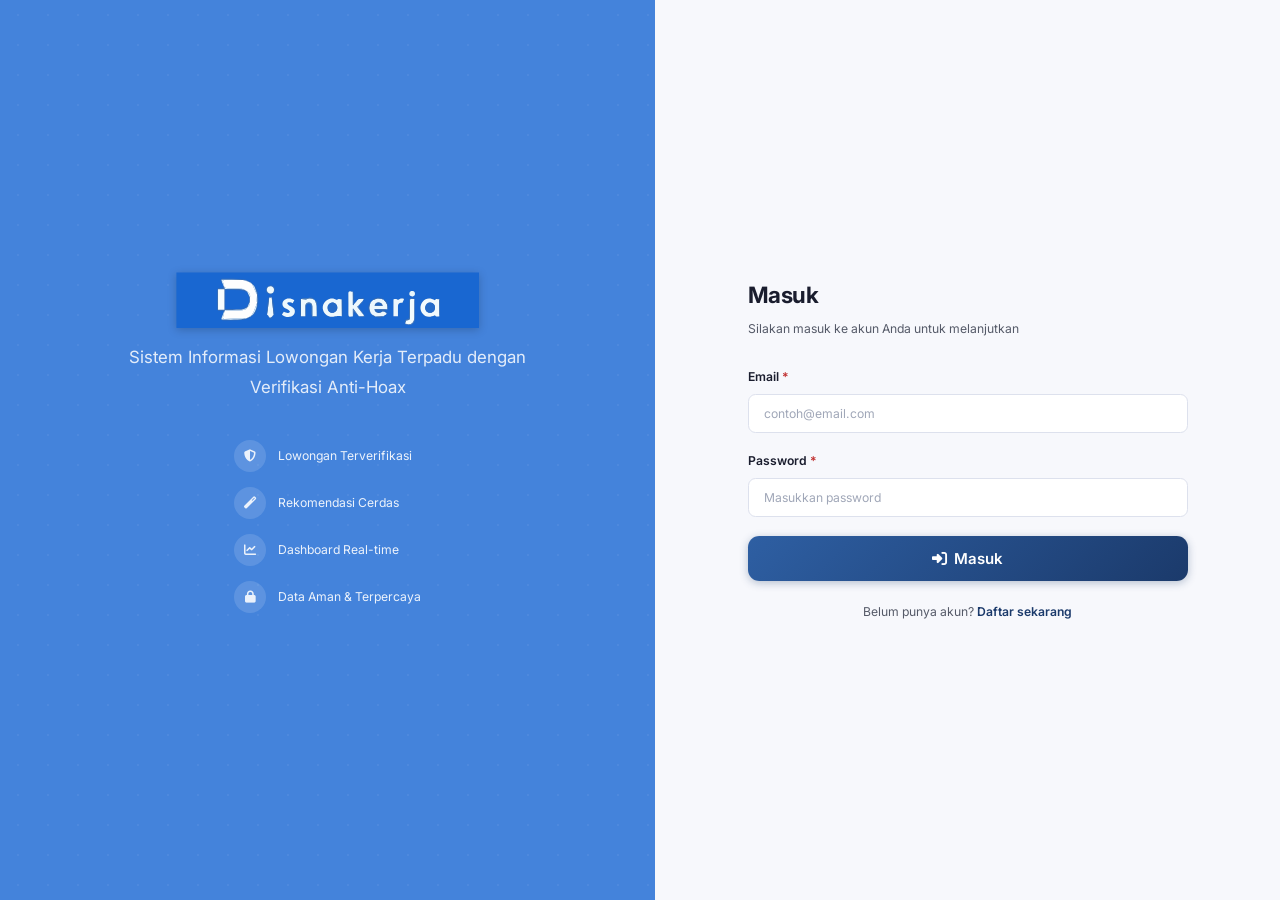
==== pages/profile.html @ 6c681d7f "first commit" ====
<!DOCTYPE html>
<html lang="id">
<head>
  <meta charset="UTF-8">
  <meta name="viewport" content="width=device-width, initial-scale=1.0">
  <link rel="icon" type="image/svg+xml" href="/assets/favicon.svg">
  <title>Profil - Disnaker</title>
  <link rel="stylesheet" href="/css/variables.css">
  <link rel="stylesheet" href="/css/main.css">
  <link rel="stylesheet" href="/css/components.css">
  <link rel="stylesheet" href="/css/pages.css">
  <link rel="stylesheet" href="https://cdnjs.cloudflare.com/ajax/libs/font-awesome/6.5.0/css/all.min.css">
</head>
<body>
  <div id="app"></div>
  <script src="/js/utils.js"></script>
  <script src="/data/seed.js"></script>
  <script src="/js/database.js"></script>
  <script src="/js/auth.js"></script>
  <script src="/js/settings.js"></script>
  <script src="/js/components.js"></script>
  <script src="/js/verification.js"></script>
  <script src="/js/search.js"></script>
  <script src="/js/app.js"></script>
  <script>
    document.addEventListener('DOMContentLoaded', () => {
      if (!Auth.requireAuth()) return;
      const user = Auth.getCurrentUser();
      let selectedSkills = [...(user.skills || [])];

      function render() {
        const initials = Utils.getInitials(user.name);
        const isUser = user.role === 'user';
        const isCompany = user.role === 'company';

        const profileFields = isUser ? `
          <div class="form-row">
            <div class="form-group">
              <label class="form-label">Pendidikan Terakhir</label>
              <select class="form-control" id="prof-education">
                <option value="">Pilih</option>
                ${Utils.educationLevels.map(e => `<option value="${e}" ${user.education === e ? 'selected' : ''}>${e}</option>`).join('')}
              </select>
            </div>
            <div class="form-group">
              <label class="form-label">Pengalaman (tahun)</label>
              <input type="number" id="prof-experience" class="form-control" value="${user.experience || 0}" min="0">
            </div>
          </div>
          <div class="form-group">
            <label class="form-label">Preferensi Gaji (Rp/bulan)</label>
            <input type="number" id="prof-salary" class="form-control" value="${user.salaryPreference || ''}" min="0" step="500000">
          </div>
          <div class="form-group">
            <label class="form-label">Keahlian</label>
            <div id="skills-container" style="display:flex;flex-wrap:wrap;gap:var(--space-2);margin-bottom:var(--space-2);"></div>
            <select class="form-control" id="prof-skills-select" onchange="addSkill(this.value)">
              <option value="">+ Tambah keahlian</option>
              ${Utils.skills.map(s => `<option value="${s}">${s}</option>`).join('')}
            </select>
          </div>
        ` : '';

        const companyFields = isCompany ? `
          <div class="form-group">
            <label class="form-label">Nama Perusahaan</label>
            <input type="text" id="prof-company-name" class="form-control" value="${Utils.escapeHtml(user.companyName || '')}">
          </div>
          <div class="form-row">
            <div class="form-group">
              <label class="form-label">Industri</label>
              <select class="form-control" id="prof-company-industry">
                ${Utils.categories.map(c => `<option value="${c}" ${user.companyIndustry === c ? 'selected' : ''}>${c}</option>`).join('')}
              </select>
            </div>
            <div class="form-group">
              <label class="form-label">Alamat</label>
              <input type="text" id="prof-company-address" class="form-control" value="${Utils.escapeHtml(user.companyAddress || '')}">
            </div>
          </div>
          <div class="form-group">
            <label class="form-label">Deskripsi Perusahaan</label>
            <textarea class="form-control" id="prof-company-desc" rows="3">${Utils.escapeHtml(user.companyDescription || '')}</textarea>
          </div>
        ` : '';

        const content = `
          <div class="profile-header">
            <div class="profile-avatar">${initials}</div>
            <div class="profile-info">
              <h2>${Utils.escapeHtml(user.name)}</h2>
              <p><i class="fas fa-envelope" style="margin-right:var(--space-2);"></i>${Utils.escapeHtml(user.email)}</p>
              <p style="margin-top:var(--space-1);"><span class="badge badge-primary" style="background:rgba(255,255,255,0.2);color:white;">${user.role === 'user' ? 'Pencari Kerja' : user.role === 'company' ? 'Perusahaan' : 'Admin'}</span></p>
            </div>
          </div>
          <div class="card">
            <div class="card-header"><h3><i class="fas fa-edit" style="margin-right:var(--space-2);color:var(--primary-500);"></i>Edit Profil</h3></div>
            <div class="card-body" style="max-width:700px;">
              <form onsubmit="saveProfile(event)">
                <div class="form-row">
                  <div class="form-group">
                    <label class="form-label">Nama Lengkap</label>
                    <input type="text" id="prof-name" class="form-control" value="${Utils.escapeHtml(user.name)}">
                  </div>
                  <div class="form-group">
                    <label class="form-label">No. Telepon</label>
                    <input type="tel" id="prof-phone" class="form-control" value="${Utils.escapeHtml(user.phone || '')}">
                  </div>
                </div>
                ${profileFields}
                ${companyFields}
                <button type="submit" class="btn btn-primary btn-lg mt-6"><i class="fas fa-save"></i> Simpan Perubahan</button>
              </form>
            </div>
          </div>
        `;

        Components.renderLayout('profile', 'Profil', content);
        renderSkills();
      }

      window.addSkill = function(skill) {
        if (!skill || selectedSkills.includes(skill)) return;
        selectedSkills.push(skill);
        renderSkills();
        const sel = document.getElementById('prof-skills-select');
        if (sel) sel.value = '';
      };
      window.removeSkill = function(skill) {
        selectedSkills = selectedSkills.filter(s => s !== skill);
        renderSkills();
      };
      function renderSkills() {
        const container = document.getElementById('skills-container');
        if (container) {
          container.innerHTML = selectedSkills.map(s =>
            `<span class="tag" style="cursor:pointer;" onclick="removeSkill('${s}')">${s} <i class="fas fa-times" style="margin-left:4px;font-size:0.6rem;"></i></span>`
          ).join('');
        }
      }
      window.saveProfile = function(e) {
        e.preventDefault();
        const data = { name: document.getElementById('prof-name').value.trim(), phone: document.getElementById('prof-phone')?.value.trim() || '' };
        if (user.role === 'user') {
          data.education = document.getElementById('prof-education')?.value || '';
          data.experience = parseInt(document.getElementById('prof-experience')?.value) || 0;
          data.salaryPreference = parseInt(document.getElementById('prof-salary')?.value) || 0;
          data.skills = selectedSkills;
        }
        if (user.role === 'company') {
          data.companyName = document.getElementById('prof-company-name')?.value.trim() || '';
          data.companyIndustry = document.getElementById('prof-company-industry')?.value || '';
          data.companyAddress = document.getElementById('prof-company-address')?.value.trim() || '';
          data.companyDescription = document.getElementById('prof-company-desc')?.value.trim() || '';
        }
        DB.updateUser(user.id, data);
        Components.showAlert('success', 'Berhasil', 'Profil berhasil diperbarui.');
      };
      render();
    });
  </script>
</body>
</html>
---- css/variables.css ----
/* ============================================
   DISNAKER WEB - Design Tokens
   Theme: "Civic Digital"
   Institutional authority + modern digital clarity
   ============================================ */

@import url('https://fonts.googleapis.com/css2?family=Inter:wght@300;400;500;600;700;800&display=swap');

:root {
  /* ── Primary Palette (Deep Institutional Navy) ── */
  --primary-50:  #E8EDF5;
  --primary-100: #C5D1E8;
  --primary-200: #9FB3D8;
  --primary-300: #7895C8;
  --primary-400: #5A7EBC;
  --primary-500: #2E5FA3;
  --primary-600: #1B3A6B;
  --primary-700: #162F57;
  --primary-800: #112443;
  --primary-900: #0B1930;

  /* ── Accent / Civic Orange ── */
  --accent-50:  #FFF0E6;
  --accent-100: #FFD9B8;
  --accent-200: #FFC08A;
  --accent-300: #FFA75C;
  --accent-400: #FF9338;
  --accent-500: #E8640A;
  --accent-600: #C85508;
  --accent-700: #A84707;
  --accent-800: #883905;
  --accent-900: #682B04;

  /* ── Neutral / Gray ── */
  --gray-50:  #F7F8FC;
  --gray-100: #ECEEF5;
  --gray-200: #DDE1ED;
  --gray-300: #C8CDD9;
  --gray-400: #A0A7B8;
  --gray-500: #6B7080;
  --gray-600: #555A68;
  --gray-700: #3E4350;
  --gray-800: #282C38;
  --gray-900: #1A1D2E;

  /* ── Semantic Colors ── */
  --success-light: #E0F5EA;
  --success:       #2D7A4F;
  --success-dark:  #1F5C3A;

  --warning-light: #FFF3D0;
  --warning:       #D4930A;
  --warning-dark:  #A57308;

  --danger-light:  #FCE4E4;
  --danger:        #C03030;
  --danger-dark:   #8B2020;

  --info-light:    #E0F0FF;
  --info:          #2B7AC7;
  --info-dark:     #1A5A9E;

  /* ── Background ── */
  --bg-body:       #F7F8FC;
  --bg-sidebar:    #101527;
  --bg-sidebar-hover: #1A2040;
  --bg-card:       #FFFFFF;
  --bg-input:      #F7F8FC;
  --bg-overlay:    rgba(11, 25, 48, 0.6);

  /* ── Text ── */
  --text-primary:   #1A1D2E;
  --text-secondary: #555A68;
  --text-muted:     #A0A7B8;
  --text-inverse:   #FFFFFF;
  --text-link:      var(--primary-600);

  /* ── Typography ── */
  --font-heading: 'Inter', -apple-system, BlinkMacSystemFont, 'Segoe UI', sans-serif;
  --font-family: 'Inter', -apple-system, BlinkMacSystemFont, 'Segoe UI', sans-serif;
  --font-size-xs:   0.75rem;
  --font-size-sm:   0.8125rem;
  --font-size-base: 0.9375rem;
  --font-size-md:   1rem;
  --font-size-lg:   1.125rem;
  --font-size-xl:   1.25rem;
  --font-size-2xl:  1.5rem;
  --font-size-3xl:  1.875rem;
  --font-size-4xl:  2.25rem;

  --font-weight-light:    300;
  --font-weight-regular:  400;
  --font-weight-medium:   500;
  --font-weight-semibold: 600;
  --font-weight-bold:     700;
  --font-weight-extrabold:700;

  --line-height-tight:  1.25;
  --line-height-normal: 1.5;
  --line-height-relaxed:1.75;

  /* ── Spacing ── */
  --space-1:  0.25rem;
  --space-2:  0.5rem;
  --space-3:  0.75rem;
  --space-4:  1rem;
  --space-5:  1.25rem;
  --space-6:  1.5rem;
  --space-8:  2rem;
  --space-10: 2.5rem;
  --space-12: 3rem;
  --space-16: 4rem;

  /* ── Borders ── */
  --radius-sm:   0.375rem;
  --radius-md:   0.5rem;
  --radius-lg:   0.75rem;
  --radius-xl:   1rem;
  --radius-2xl:  1.5rem;
  --radius-full: 9999px;

  --border-color: #DDE1ED;

  /* ── Shadows ── */
  --shadow-xs:  0 1px 2px rgba(27,58,107,0.04);
  --shadow-sm:  0 1px 3px rgba(27,58,107,0.07), 0 1px 2px rgba(27,58,107,0.05);
  --shadow-md:  0 4px 6px rgba(27,58,107,0.06), 0 2px 4px rgba(27,58,107,0.05);
  --shadow-lg:  0 10px 20px rgba(27,58,107,0.08), 0 4px 6px rgba(27,58,107,0.04);
  --shadow-xl:  0 20px 30px rgba(27,58,107,0.10), 0 10px 10px rgba(27,58,107,0.04);
  --shadow-glow:0 0 24px rgba(27,58,107,0.18);
  --shadow-accent: 0 4px 14px rgba(232,100,10,0.25);

  /* ── Transitions ── */
  --transition-fast:   150ms ease;
  --transition-normal: 250ms ease;
  --transition-slow:   400ms cubic-bezier(0.4, 0, 0.2, 1);

  /* ── Layout ── */
  --sidebar-width:     260px;
  --sidebar-collapsed: 72px;
  --navbar-height:     64px;
  --content-max-width: 1400px;
}

/* ── Dark Mode ── */
[data-theme="dark"] {
  --bg-body:       #0C0F1A;
  --bg-sidebar:    #080B14;
  --bg-sidebar-hover: #141830;
  --bg-card:       #141828;
  --bg-input:      #1A1F34;
  --bg-overlay:    rgba(0, 0, 0, 0.7);

  --text-primary:   #E0E4EE;
  --text-secondary: #8B90A0;
  --text-muted:     #5A5F70;
  --text-inverse:   #FFFFFF;
  --text-link:      var(--primary-400);

  --gray-50:  #1A1F34;
  --gray-100: #202540;
  --gray-200: #2A3050;
  --gray-300: #3A4060;
  --gray-400: #5A6080;
  --gray-500: #7A80A0;
  --gray-600: #9A9FB8;
  --gray-700: #B8BDD0;
  --gray-800: #D4D7E8;
  --gray-900: #E8EAED;

  --border-color: #252A40;
  --shadow-xs:  0 1px 2px rgba(0,0,0,0.3);
  --shadow-sm:  0 1px 3px rgba(0,0,0,0.4), 0 1px 2px rgba(0,0,0,0.3);
  --shadow-md:  0 4px 6px rgba(0,0,0,0.35), 0 2px 4px rgba(0,0,0,0.3);
  --shadow-lg:  0 10px 15px rgba(0,0,0,0.4), 0 4px 6px rgba(0,0,0,0.3);
  --shadow-xl:  0 20px 25px rgba(0,0,0,0.45), 0 10px 10px rgba(0,0,0,0.3);

  --primary-50:  #141C30;
  --primary-100: #1A2544;
  --primary-200: #223460;
  --success-light: #142820;
  --warning-light: #2A2418;
  --danger-light:  #2A1818;
  --info-light:    #142030;
  --accent-50: #2A1E14;
}
---- css/main.css ----
/* ============================================
   DISNAKER WEB - Main Stylesheet
   Theme: Civic Digital
   ============================================ */
@import url('./variables.css');

/* ── Reset & Base ── */
*, *::before, *::after { margin: 0; padding: 0; box-sizing: border-box; }
html { scroll-behavior: smooth; -webkit-font-smoothing: antialiased; -moz-osx-font-smoothing: grayscale; }
body {
  font-family: var(--font-family);
  font-size: var(--font-size-base);
  font-weight: var(--font-weight-regular);
  line-height: var(--line-height-normal);
  color: var(--text-primary);
  background: var(--bg-body);
  min-height: 100vh;
  overflow-x: hidden;
}
h1, h2, h3, h4, h5, h6 {
  font-family: var(--font-heading);
  letter-spacing: -0.02em;
  font-weight: var(--font-weight-bold);
}
a { color: var(--text-link); text-decoration: none; transition: color var(--transition-fast); }
a:hover { color: var(--primary-800); }
img { max-width: 100%; display: block; }
button, input, select, textarea { font-family: inherit; font-size: inherit; }
ul, ol { list-style: none; }

/* ── Layout Shell ── */
.app-layout { display: flex; min-height: 100vh; overflow-x: hidden; }

/* ── Sidebar ── */
.sidebar {
  width: var(--sidebar-width); background: var(--bg-sidebar); color: var(--text-inverse);
  display: flex; flex-direction: column; position: fixed;
  top: 0; left: 0; bottom: 0; z-index: 100;
  transition: transform var(--transition-normal); overflow-y: auto;
}
.sidebar-brand {
  padding: var(--space-5) var(--space-5) var(--space-4);
  display: flex; align-items: center; justify-content: center;
  border-bottom: 1px solid rgba(255,255,255,0.06); margin-bottom: var(--space-2);
}
.sidebar-brand .brand-logo-link {
  display: flex; align-items: center; text-decoration: none;
  transition: opacity var(--transition-fast);
}
.sidebar-brand .brand-logo-link:hover { opacity: 0.85; }
.sidebar-brand .brand-logo-img {
  height: 40px; width: auto; max-width: 100%;
  filter: drop-shadow(0 1px 2px rgba(0,0,0,0.3));
}
.sidebar-nav { flex: 1; padding: var(--space-2) var(--space-3); }
.sidebar-section { margin-bottom: var(--space-4); }
.sidebar-section-title {
  font-size: var(--font-size-xs); font-weight: var(--font-weight-semibold);
  text-transform: uppercase; letter-spacing: 0.1em; color: rgba(255,255,255,0.3);
  padding: var(--space-2) var(--space-3); margin-bottom: var(--space-1);
  font-family: var(--font-family);
}
.sidebar-link {
  display: flex; align-items: center; gap: var(--space-3);
  padding: var(--space-3); border-radius: var(--radius-md);
  color: rgba(255,255,255,0.55); font-size: var(--font-size-sm);
  font-weight: var(--font-weight-medium); transition: all var(--transition-fast);
  cursor: pointer; text-decoration: none; position: relative;
}
.sidebar-link:hover { background: var(--bg-sidebar-hover); color: var(--text-inverse); }
.sidebar-link.active {
  background: linear-gradient(135deg, var(--primary-500), var(--primary-600));
  color: var(--text-inverse); box-shadow: 0 2px 10px rgba(27,58,107,0.4);
}
.sidebar-link i { width: 20px; text-align: center; font-size: var(--font-size-md); }
.sidebar-link .badge {
  margin-left: auto; background: var(--accent-500); color: white;
  font-size: var(--font-size-xs); padding: 2px 8px;
  border-radius: var(--radius-full); font-weight: var(--font-weight-semibold);
}
.sidebar-footer { padding: var(--space-4); border-top: 1px solid rgba(255,255,255,0.06); }
.sidebar-user { display: flex; align-items: center; gap: var(--space-3); padding: var(--space-3); border-radius: var(--radius-md); transition: background var(--transition-fast); }
.sidebar-user:hover { background: var(--bg-sidebar-hover); }
.sidebar-user .user-avatar {
  width: 36px; height: 36px; border-radius: var(--radius-full);
  background: linear-gradient(135deg, var(--accent-500), var(--primary-500));
  display: flex; align-items: center; justify-content: center;
  font-weight: var(--font-weight-bold); font-size: var(--font-size-sm); flex-shrink: 0;
}
.sidebar-user .user-info { flex: 1; min-width: 0; }
.sidebar-user .user-name { font-size: var(--font-size-sm); font-weight: var(--font-weight-semibold); white-space: nowrap; overflow: hidden; text-overflow: ellipsis; }
.sidebar-user .user-role { font-size: var(--font-size-xs); color: rgba(255,255,255,0.4); text-transform: capitalize; }

/* ── Main Content ── */
.main-content { flex: 1; margin-left: var(--sidebar-width); display: flex; flex-direction: column; min-height: 100vh; overflow-x: hidden; max-width: calc(100vw - var(--sidebar-width)); }

/* ── Navbar ── */
.navbar {
  height: var(--navbar-height); background: var(--bg-card);
  border-bottom: 1px solid var(--border-color);
  display: flex; align-items: center; justify-content: space-between;
  padding: 0 var(--space-8); position: sticky; top: 0; z-index: 50;
  box-shadow: var(--shadow-xs);
  backdrop-filter: blur(8px);
  background: rgba(255,255,255,0.92);
}
[data-theme="dark"] .navbar { background: rgba(20,24,40,0.92); }
.navbar-left { display: flex; align-items: center; gap: var(--space-4); }
.navbar-title { font-size: var(--font-size-lg); font-weight: var(--font-weight-bold); font-family: var(--font-heading); }
.navbar-right { display: flex; align-items: center; gap: var(--space-4); }
.navbar-search { position: relative; }
.navbar-search input {
  width: 280px; padding: var(--space-2) var(--space-4) var(--space-2) var(--space-10);
  border: 1px solid var(--border-color); border-radius: var(--radius-full);
  background: var(--bg-input); font-size: var(--font-size-sm);
  transition: all var(--transition-fast); outline: none;
}
.navbar-search input:focus { border-color: var(--primary-400); box-shadow: 0 0 0 3px rgba(27,58,107,0.08); background: white; }
.navbar-search i { position: absolute; left: var(--space-4); top: 50%; transform: translateY(-50%); color: var(--gray-500); font-size: var(--font-size-sm); }
.navbar-icon-btn {
  width: 40px; height: 40px; border-radius: var(--radius-full); border: none;
  background: transparent; color: var(--text-secondary); display: flex;
  align-items: center; justify-content: center; cursor: pointer;
  transition: all var(--transition-fast); position: relative; font-size: var(--font-size-md);
}
.navbar-icon-btn:hover { background: var(--gray-100); color: var(--text-primary); }
.navbar-icon-btn .notification-dot {
  position: absolute; top: 8px; right: 8px; width: 8px; height: 8px;
  background: var(--accent-500); border-radius: var(--radius-full); border: 2px solid var(--bg-card);
}
.menu-toggle {
  display: none; width: 40px; height: 40px; border-radius: var(--radius-md);
  border: none; background: transparent; color: var(--text-primary);
  font-size: var(--font-size-xl); cursor: pointer; align-items: center; justify-content: center;
}

/* ── Page Content ── */
.page-content { flex: 1; padding: var(--space-6) var(--space-6); max-width: 1280px; width: 100%; margin: 0 auto; overflow-x: hidden; box-sizing: border-box; }
.page-header { margin-bottom: var(--space-5); }
.page-header h1 { font-size: var(--font-size-2xl); font-weight: 800; letter-spacing: -0.03em; margin-bottom: var(--space-1); }
.page-header p { color: var(--text-secondary); font-size: var(--font-size-sm); }
---- css/components.css ----
/* ============================================
   DISNAKER WEB - Component Styles
   Theme: Civic Digital
   ============================================ */

/* ── Cards ── */
.card { background: var(--bg-card); border-radius: var(--radius-xl); border: 1px solid var(--border-color); overflow: hidden; transition: all var(--transition-normal); }
.card:hover { box-shadow: var(--shadow-md); }
.card-body { padding: var(--space-6); }
.card-header { padding: var(--space-5) var(--space-6); border-bottom: 1px solid var(--border-color); display: flex; align-items: center; justify-content: space-between; }
.card-header h3 { font-size: var(--font-size-md); font-weight: var(--font-weight-semibold); font-family: var(--font-heading); }
.card-footer { padding: var(--space-4) var(--space-6); border-top: 1px solid var(--border-color); background: var(--gray-50); }

/* ── Stat Cards ── */
.stats-grid { display: grid; grid-template-columns: repeat(auto-fit, minmax(min(150px, 100%), 1fr)); gap: var(--space-4); margin-bottom: var(--space-5); }
.stat-card {
  background: var(--bg-card); border-radius: var(--radius-xl); padding: var(--space-6);
  border: 1px solid var(--border-color); display: flex; align-items: flex-start;
  gap: var(--space-4); transition: all var(--transition-normal); position: relative; overflow: hidden;
}
.stat-card::before { content: ''; position: absolute; top: 0; left: 0; right: 0; height: 3px; }
.stat-card:nth-child(1)::before { background: linear-gradient(90deg, var(--primary-600), var(--primary-500)); }
.stat-card:nth-child(2)::before { background: linear-gradient(90deg, var(--success), var(--success-dark)); }
.stat-card:nth-child(3)::before { background: linear-gradient(90deg, var(--warning), var(--warning-dark)); }
.stat-card:nth-child(4)::before { background: linear-gradient(90deg, var(--accent-500), var(--accent-600)); }
.stat-card:hover { transform: translateY(-2px); box-shadow: var(--shadow-lg); }
.stat-card .stat-icon {
  width: 48px; height: 48px; border-radius: var(--radius-lg);
  display: flex; align-items: center; justify-content: center;
  font-size: var(--font-size-xl); flex-shrink: 0;
}
.stat-card:nth-child(1) .stat-icon { background: var(--primary-50); color: var(--primary-600); }
.stat-card:nth-child(2) .stat-icon { background: var(--success-light); color: var(--success); }
.stat-card:nth-child(3) .stat-icon { background: var(--warning-light); color: var(--warning-dark); }
.stat-card:nth-child(4) .stat-icon { background: var(--accent-50); color: var(--accent-600); }
.stat-info h3 { font-size: var(--font-size-2xl); font-weight: var(--font-weight-bold); letter-spacing: -0.02em; font-family: var(--font-heading); }
.stat-info p { font-size: var(--font-size-sm); color: var(--text-secondary); margin-top: var(--space-1); }

/* ── Job Cards ── */
.jobs-grid { display: grid; grid-template-columns: repeat(auto-fill, minmax(min(300px, 100%), 1fr)); gap: var(--space-4); }
.job-card {
  background: var(--bg-card); border-radius: var(--radius-xl); border: 1px solid var(--border-color);
  padding: var(--space-6); transition: all var(--transition-slow); cursor: pointer;
  position: relative; display: flex; flex-direction: column;
  animation: cardReveal 0.5s ease both;
  animation-delay: calc(0.07s * var(--card-index, 0));
  border-left: 3px solid transparent;
}
.job-card:hover {
  transform: translateY(-4px); box-shadow: var(--shadow-lg);
  border-left-color: var(--accent-500);
}
.job-card .job-header { display: flex; justify-content: space-between; align-items: flex-start; margin-bottom: var(--space-4); }
.job-card .job-company-logo {
  width: 48px; height: 48px; border-radius: var(--radius-lg);
  background: linear-gradient(135deg, var(--primary-50), var(--primary-100));
  display: flex; align-items: center; justify-content: center;
  font-size: var(--font-size-lg); font-weight: var(--font-weight-bold);
  color: var(--primary-600); flex-shrink: 0;
  font-family: var(--font-heading);
}
.job-card .job-title { font-size: var(--font-size-md); font-weight: var(--font-weight-bold); margin-bottom: var(--space-1); display: -webkit-box; -webkit-line-clamp: 2; line-clamp: 2; -webkit-box-orient: vertical; overflow: hidden; font-family: var(--font-heading); }
.job-card .job-company { font-size: var(--font-size-sm); color: var(--text-secondary); }
.job-card .job-meta { display: flex; flex-wrap: wrap; gap: var(--space-3); margin-bottom: var(--space-4); }
.job-card .job-meta-item { display: flex; align-items: center; gap: var(--space-1); font-size: var(--font-size-xs); color: var(--text-secondary); }
.job-card .job-meta-item i { color: var(--gray-400); width: 14px; }
.job-card .job-tags { display: flex; flex-wrap: wrap; gap: var(--space-2); margin-bottom: var(--space-4); }
.job-card .job-footer { display: flex; justify-content: space-between; align-items: center; margin-top: auto; padding-top: var(--space-4); border-top: 1px solid var(--border-color); }
.job-card .job-salary { font-size: var(--font-size-md); font-weight: var(--font-weight-bold); color: var(--primary-600); font-family: var(--font-heading); }
.job-card .job-date { font-size: var(--font-size-xs); color: var(--text-muted); }

/* ── Match Percentage Badge ── */
.match-badge {
  display: inline-flex; align-items: center; justify-content: center;
  width: 52px; height: 52px; border-radius: var(--radius-full);
  font-size: var(--font-size-sm); font-weight: var(--font-weight-bold);
  font-family: var(--font-family); position: relative; flex-shrink: 0;
}
.match-badge::before {
  content: ''; position: absolute; inset: 0; border-radius: var(--radius-full);
  border: 3px solid var(--border-color);
}
.match-badge.match-high { color: var(--success); }
.match-badge.match-high::before { border-color: var(--success); }
.match-badge.match-medium { color: var(--warning-dark); }
.match-badge.match-medium::before { border-color: var(--warning); }
.match-badge.match-low { color: var(--danger); }
.match-badge.match-low::before { border-color: var(--danger); }

.match-label {
  font-size: var(--font-size-xs); font-weight: var(--font-weight-semibold);
  padding: 2px 8px; border-radius: var(--radius-full); white-space: nowrap;
}
.match-label.match-high { background: var(--success-light); color: var(--success-dark); }
.match-label.match-medium { background: var(--warning-light); color: var(--warning-dark); }
.match-label.match-low { background: var(--danger-light); color: var(--danger-dark); }

/* ── Badges / Tags ── */
.badge { display: inline-flex; align-items: center; padding: var(--space-1) var(--space-3); border-radius: var(--radius-full); font-size: var(--font-size-xs); font-weight: var(--font-weight-semibold); white-space: nowrap; }
.badge-primary { background: var(--primary-50); color: var(--primary-600); }
.badge-success { background: var(--success-light); color: var(--success-dark); }
.badge-warning { background: var(--warning-light); color: var(--warning-dark); }
.badge-danger { background: var(--danger-light); color: var(--danger-dark); }
.badge-info { background: var(--info-light); color: var(--info-dark); }
.badge-neutral { background: var(--gray-100); color: var(--gray-700); }
.tag { display: inline-flex; align-items: center; padding: var(--space-1) var(--space-2); border-radius: var(--radius-sm); font-size: var(--font-size-xs); font-weight: var(--font-weight-medium); background: var(--gray-100); color: var(--gray-700); transition: all var(--transition-fast); }
.tag:hover { background: var(--primary-50); color: var(--primary-600); }

/* ── Buttons ── */
.btn {
  display: inline-flex; align-items: center; justify-content: center; gap: var(--space-2);
  padding: var(--space-3) var(--space-5); border-radius: var(--radius-md);
  font-weight: var(--font-weight-semibold); font-size: var(--font-size-sm);
  border: none; cursor: pointer; transition: all var(--transition-fast);
  text-decoration: none; white-space: nowrap; line-height: 1;
}
.btn:active { transform: scale(0.97); }
.btn-primary { background: linear-gradient(135deg, var(--primary-500), var(--primary-600)); color: white; box-shadow: 0 2px 8px rgba(27,58,107,0.3); }
.btn-primary:hover { background: linear-gradient(135deg, var(--primary-400), var(--primary-500)); box-shadow: 0 4px 14px rgba(27,58,107,0.4); color: white; transform: translateY(-1px); }
.btn-accent { background: linear-gradient(135deg, var(--accent-500), var(--accent-600)); color: white; box-shadow: var(--shadow-accent); }
.btn-accent:hover { background: linear-gradient(135deg, var(--accent-400), var(--accent-500)); box-shadow: 0 6px 18px rgba(232,100,10,0.35); color: white; transform: translateY(-1px); }
.btn-success { background: linear-gradient(135deg, var(--success), var(--success-dark)); color: white; box-shadow: 0 2px 8px rgba(45,122,79,0.3); }
.btn-success:hover { box-shadow: 0 4px 12px rgba(45,122,79,0.4); color: white; transform: translateY(-1px); }
.btn-danger { background: linear-gradient(135deg, var(--danger), var(--danger-dark)); color: white; box-shadow: 0 2px 8px rgba(192,48,48,0.3); }
.btn-danger:hover { box-shadow: 0 4px 12px rgba(192,48,48,0.4); color: white; transform: translateY(-1px); }
.btn-outline { background: transparent; border: 1.5px solid var(--border-color); color: var(--text-primary); }
.btn-outline:hover { border-color: var(--primary-400); color: var(--primary-600); background: var(--primary-50); }
.btn-ghost { background: transparent; color: var(--text-secondary); padding: var(--space-2) var(--space-3); }
.btn-ghost:hover { background: var(--gray-100); color: var(--text-primary); }
.btn-sm { padding: var(--space-2) var(--space-3); font-size: var(--font-size-xs); }
.btn-lg { padding: var(--space-4) var(--space-8); font-size: var(--font-size-md); border-radius: var(--radius-lg); }
.btn-icon { width: 36px; height: 36px; padding: 0; border-radius: var(--radius-md); }
.btn-block { width: 100%; }

/* ── Forms ── */
.form-group { margin-bottom: var(--space-5); }
.form-label { display: block; font-size: var(--font-size-sm); font-weight: var(--font-weight-semibold); color: var(--text-primary); margin-bottom: var(--space-2); }
.form-label .required { color: var(--danger); }
.form-control {
  width: 100%; padding: var(--space-3) var(--space-4); border: 1.5px solid var(--border-color);
  border-radius: var(--radius-md); font-size: var(--font-size-sm); background: var(--bg-card);
  color: var(--text-primary); transition: all var(--transition-fast); outline: none;
}
.form-control:focus { border-color: var(--primary-500); box-shadow: 0 0 0 3px rgba(27,58,107,0.08); }
.form-control::placeholder { color: var(--text-muted); }
.form-control.error { border-color: var(--danger); }
.form-text { font-size: var(--font-size-xs); color: var(--text-secondary); margin-top: var(--space-1); }
.form-error { font-size: var(--font-size-xs); color: var(--danger); margin-top: var(--space-1); }
select.form-control {
  appearance: none;
  background-image: url("data:image/svg+xml,%3Csvg xmlns='http://www.w3.org/2000/svg' width='12' height='12' viewBox='0 0 12 12'%3E%3Cpath fill='%23555A68' d='M6 8L1 3h10z'/%3E%3C/svg%3E");
  background-repeat: no-repeat; background-position: right var(--space-4) center; padding-right: var(--space-10);
}
.form-row { display: grid; grid-template-columns: repeat(auto-fit, minmax(200px, 1fr)); gap: var(--space-4); }
textarea.form-control { min-height: 120px; resize: vertical; }
.form-check { display: flex; align-items: center; gap: var(--space-2); cursor: pointer; }
.form-check input[type="checkbox"], .form-check input[type="radio"] { width: 18px; height: 18px; accent-color: var(--primary-600); cursor: pointer; }

/* ── Tables ── */
.table-container { overflow-x: auto; border-radius: var(--radius-xl); border: 1px solid var(--border-color); background: var(--bg-card); }
.table { width: 100%; border-collapse: collapse; }
.table th { text-align: left; padding: var(--space-4) var(--space-5); font-size: var(--font-size-xs); font-weight: var(--font-weight-semibold); text-transform: uppercase; letter-spacing: 0.05em; color: var(--text-secondary); background: var(--gray-50); border-bottom: 1px solid var(--border-color); white-space: nowrap; }
.table td { padding: var(--space-4) var(--space-5); border-bottom: 1px solid var(--border-color); font-size: var(--font-size-sm); vertical-align: middle; }
.table tbody tr { transition: background var(--transition-fast); }
.table tbody tr:hover { background: var(--gray-50); }
.table tbody tr:last-child td { border-bottom: none; }

/* ── Profile Completeness ── */
.profile-completeness {
  background: var(--bg-card); border-radius: var(--radius-xl); border: 1px solid var(--border-color);
  padding: var(--space-5) var(--space-6); margin-bottom: var(--space-6);
}
.profile-completeness h4 { font-family: var(--font-heading); font-size: var(--font-size-md); margin-bottom: var(--space-3); }
.completeness-bar {
  height: 10px; background: var(--gray-200); border-radius: var(--radius-full);
  overflow: hidden; margin-bottom: var(--space-2);
}
.completeness-fill {
  height: 100%; border-radius: var(--radius-full);
  background: linear-gradient(90deg, var(--accent-500), var(--success));
  transition: width 1s cubic-bezier(0.4,0,0.2,1);
}
.completeness-text { font-size: var(--font-size-xs); color: var(--text-secondary); }
.completeness-items { display: flex; flex-wrap: wrap; gap: var(--space-2); margin-top: var(--space-3); }
.completeness-item {
  display: flex; align-items: center; gap: var(--space-1);
  font-size: var(--font-size-xs); color: var(--text-secondary);
}
.completeness-item.completed { color: var(--success); }
.completeness-item.missing { color: var(--text-muted); }

/* ── Criteria Weight Card ── */
.criteria-card {
  background: var(--bg-card); border-radius: var(--radius-xl); border: 1px solid var(--border-color);
  padding: var(--space-6); margin-bottom: var(--space-6);
}
.criteria-card h4 { font-family: var(--font-heading); font-size: var(--font-size-md); margin-bottom: var(--space-4); display: flex; align-items: center; gap: var(--space-2); }
.criteria-item {
  display: flex; align-items: center; gap: var(--space-3); padding: var(--space-2) 0;
}
.criteria-dot { width: 12px; height: 12px; border-radius: var(--radius-full); flex-shrink: 0; }
.criteria-name { flex: 1; font-size: var(--font-size-sm); }
.criteria-weight { font-size: var(--font-size-sm); font-weight: var(--font-weight-bold); color: var(--primary-600); }
.criteria-type {
  font-size: var(--font-size-xs); padding: 1px 6px; border-radius: var(--radius-sm);
}
.criteria-type.benefit { background: var(--success-light); color: var(--success-dark); }
.criteria-type.cost { background: var(--danger-light); color: var(--danger-dark); }

/* ── Comparison Table ── */
.comparison-grid {
  display: grid; gap: var(--space-4); overflow-x: auto;
}
.comparison-header {
  font-family: var(--font-heading); font-weight: var(--font-weight-bold);
  font-size: var(--font-size-md); text-align: center; padding: var(--space-4);
  background: var(--primary-50); border-radius: var(--radius-lg);
}
.comparison-cell {
  text-align: center; padding: var(--space-3); font-size: var(--font-size-sm);
  border-bottom: 1px solid var(--border-color);
}
.comparison-cell.best { background: var(--success-light); font-weight: var(--font-weight-bold); }

/* ── Checkbox for Comparison Selection ── */
.job-card-select {
  position: absolute; top: var(--space-3); right: var(--space-3); z-index: 2;
}
.job-card-select input[type="checkbox"] {
  width: 20px; height: 20px; accent-color: var(--accent-500); cursor: pointer;
}

/* ── Floating Compare Button ── */
.compare-float {
  position: fixed; bottom: var(--space-8); right: var(--space-8); z-index: 200;
  animation: slideUp 0.3s ease;
}

/* ── Skeleton Loading ── */
@keyframes skeletonPulse {
  0%, 100% { opacity: 1; }
  50% { opacity: 0.4; }
}
.skeleton {
  background: var(--gray-200);
  border-radius: var(--radius-lg);
  animation: skeletonPulse 1.5s ease-in-out infinite;
  position: relative;
  overflow: hidden;
}
.skeleton::after {
  content: '';
  position: absolute;
  inset: 0;
  background: linear-gradient(90deg, transparent 0%, rgba(255,255,255,0.4) 50%, transparent 100%);
  animation: skeletonShimmer 2s infinite;
}
@keyframes skeletonShimmer {
  0% { transform: translateX(-100%); }
  100% { transform: translateX(100%); }
}
.skeleton-stat-card {
  background: var(--bg-card);
  border-radius: var(--radius-xl);
  padding: var(--space-6);
  border: 1px solid var(--border-color);
  display: flex;
  align-items: flex-start;
  gap: var(--space-4);
  position: relative;
  overflow: hidden;
}
.skeleton-stat-card::before {
  content: '';
  position: absolute;
  top: 0; left: 0; right: 0;
  height: 3px;
  background: var(--gray-200);
}
.skeleton-icon {
  width: 48px; height: 48px;
  border-radius: var(--radius-lg);
  background: var(--gray-200);
  animation: skeletonPulse 1.5s ease-in-out infinite;
  flex-shrink: 0;
}
.skeleton-text {
  background: var(--gray-200);
  border-radius: var(--radius-sm);
  animation: skeletonPulse 1.5s ease-in-out infinite;
}
.skeleton-text-lg { height: 28px; width: 60px; margin-bottom: var(--space-1); }
.skeleton-text-sm { height: 14px; width: 90px; }
.skeleton-job-card {
  background: var(--bg-card);
  border-radius: var(--radius-xl);
  border: 1px solid var(--border-color);
  padding: var(--space-6);
  display: flex;
  flex-direction: column;
  gap: var(--space-4);
}
.skeleton-job-header { display: flex; justify-content: space-between; align-items: flex-start; }
.skeleton-job-lines { display: flex; flex-direction: column; gap: var(--space-2); flex: 1; }
.skeleton-logo {
  width: 48px; height: 48px;
  border-radius: var(--radius-lg);
  background: var(--gray-200);
  animation: skeletonPulse 1.5s ease-in-out infinite;
  flex-shrink: 0;
}
.skeleton-line {
  height: 12px;
  border-radius: var(--radius-sm);
  background: var(--gray-200);
  animation: skeletonPulse 1.5s ease-in-out infinite;
}
.skeleton-line-60 { width: 60%; }
.skeleton-line-40 { width: 40%; }
.skeleton-line-80 { width: 80%; }
.skeleton-line-full { width: 100%; }
.skeleton-tags { display: flex; gap: var(--space-2); }
.skeleton-tag {
  width: 56px; height: 22px;
  border-radius: var(--radius-sm);
  background: var(--gray-200);
  animation: skeletonPulse 1.5s ease-in-out infinite;
}
.skeleton-footer {
  display: flex; justify-content: space-between; align-items: center;
  padding-top: var(--space-4); border-top: 1px solid var(--border-color);
}

/* ── Enhanced Empty State ── */
.empty-state .empty-illustration {
  width: 120px; height: 120px;
  border-radius: var(--radius-full);
  background: linear-gradient(135deg, var(--primary-50), var(--accent-50));
  display: flex; align-items: center; justify-content: center;
  margin: 0 auto var(--space-6);
  font-size: 3rem;
  color: var(--gray-400);
  position: relative;
}
.empty-state .empty-illustration::after {
  content: '';
  position: absolute;
  inset: -6px;
  border-radius: var(--radius-full);
  border: 2px dashed var(--gray-200);
}

/* ── Recommendation Card Hover ── */
.job-card-recommend:hover {
  transform: translateY(-4px);
  box-shadow: var(--shadow-lg);
  border-left-color: var(--accent-500);
}
---- css/pages.css ----
/* ============================================
   DISNAKER WEB - Page-Specific & Utility Styles
   ============================================ */

/* ── Modal ── */
.modal-overlay {
  position: fixed; inset: 0; background: rgba(0,0,0,0.5);
  display: flex; align-items: center; justify-content: center;
  z-index: 1000; opacity: 0; visibility: hidden;
  transition: all var(--transition-normal); padding: var(--space-4);
}
.modal-overlay.active { opacity: 1; visibility: visible; }
.modal {
  background: var(--bg-card); border-radius: var(--radius-xl);
  width: 100%; max-width: 520px; max-height: 90vh; overflow-y: auto;
  transform: scale(0.9) translateY(20px); transition: transform var(--transition-normal);
  box-shadow: var(--shadow-xl);
}
.modal-overlay.active .modal { transform: scale(1) translateY(0); }
.modal-header { padding: var(--space-6); border-bottom: 1px solid var(--border-color); display: flex; align-items: center; justify-content: space-between; }
.modal-header h3 { font-size: var(--font-size-lg); font-weight: var(--font-weight-bold); }
.modal-close {
  width: 32px; height: 32px; border-radius: var(--radius-full); border: none;
  background: var(--gray-100); color: var(--text-secondary); cursor: pointer;
  display: flex; align-items: center; justify-content: center; font-size: var(--font-size-md);
  transition: all var(--transition-fast);
}
.modal-close:hover { background: var(--gray-200); color: var(--text-primary); }
.modal-body { padding: var(--space-6); }
.modal-footer { padding: var(--space-4) var(--space-6); border-top: 1px solid var(--border-color); display: flex; justify-content: flex-end; gap: var(--space-3); }

/* ── Alert / Toast ── */
.alert-container { position: fixed; top: var(--space-4); right: var(--space-4); z-index: 2000; display: flex; flex-direction: column; gap: var(--space-3); }
.alert {
  min-width: 320px; max-width: 480px; padding: var(--space-4) var(--space-5);
  border-radius: var(--radius-lg); background: var(--bg-card); border-left: 4px solid;
  box-shadow: var(--shadow-lg); display: flex; align-items: flex-start; gap: var(--space-3);
  animation: alertSlideIn 0.3s ease;
}
.alert.alert-success { border-color: var(--success); }
.alert.alert-danger { border-color: var(--danger); }
.alert.alert-warning { border-color: var(--warning); }
.alert.alert-info { border-color: var(--info); }
.alert .alert-icon { font-size: var(--font-size-lg); flex-shrink: 0; margin-top: 1px; }
.alert-success .alert-icon { color: var(--success); }
.alert-danger .alert-icon { color: var(--danger); }
.alert-warning .alert-icon { color: var(--warning); }
.alert-info .alert-icon { color: var(--info); }
.alert .alert-content { flex: 1; }
.alert .alert-title { font-weight: var(--font-weight-semibold); font-size: var(--font-size-sm); margin-bottom: var(--space-1); }
.alert .alert-message { font-size: var(--font-size-xs); color: var(--text-secondary); }
.alert .alert-close-btn { background: none; border: none; color: var(--text-muted); cursor: pointer; padding: 2px; font-size: var(--font-size-sm); }
@keyframes alertSlideIn { from { transform: translateX(100%); opacity: 0; } to { transform: translateX(0); opacity: 1; } }

/* ── SweetAlert-style Dialog ── */
.swal-overlay {
  position: fixed; inset: 0; background: rgba(0,0,0,0.5);
  display: flex; align-items: center; justify-content: center;
  z-index: 3000; opacity: 0; visibility: hidden; transition: all var(--transition-normal);
}
.swal-overlay.active { opacity: 1; visibility: visible; }
.swal-dialog {
  background: var(--bg-card); border-radius: var(--radius-xl);
  padding: var(--space-10) var(--space-8); text-align: center;
  max-width: 420px; width: 90%; transform: scale(0.7);
  transition: transform var(--transition-normal); box-shadow: var(--shadow-xl);
}
.swal-overlay.active .swal-dialog { transform: scale(1); }
.swal-icon {
  width: 72px; height: 72px; border-radius: var(--radius-full);
  display: flex; align-items: center; justify-content: center;
  margin: 0 auto var(--space-6); font-size: var(--font-size-3xl);
}
.swal-icon.success { background: var(--success-light); color: var(--success-dark); }
.swal-icon.danger { background: var(--danger-light); color: var(--danger-dark); }
.swal-icon.warning { background: var(--warning-light); color: var(--warning-dark); }
.swal-icon.info { background: var(--info-light); color: var(--info-dark); }
.swal-icon.question { background: var(--primary-50); color: var(--primary-600); }
.swal-title { font-size: var(--font-size-xl); font-weight: var(--font-weight-bold); margin-bottom: var(--space-3); }
.swal-text { color: var(--text-secondary); font-size: var(--font-size-sm); margin-bottom: var(--space-8); line-height: var(--line-height-relaxed); }
.swal-buttons { display: flex; justify-content: center; gap: var(--space-3); }

/* ── Auth Pages ── */
.auth-wrapper { min-height: 100vh; display: flex; }
.auth-left {
  flex: 1; background: #4483DB;
  display: flex; flex-direction: column; justify-content: center; align-items: center;
  padding: var(--space-12); color: white; position: relative; overflow: hidden;
}
.auth-left::before {
  content: ''; position: absolute; top: -50%; left: -50%; width: 200%; height: 200%;
  background: radial-gradient(circle, rgba(255,255,255,0.05) 1px, transparent 1px);
  background-size: 30px 30px; animation: drift 30s linear infinite;
}
@keyframes drift { to { transform: translate(30px, 30px); } }
.auth-left .auth-brand { text-align: center; position: relative; z-index: 1; }
.auth-left .auth-brand h1 { font-size: var(--font-size-4xl); font-weight: var(--font-weight-extrabold); margin-bottom: var(--space-4); letter-spacing: -0.03em; }
.auth-left .auth-brand .auth-brand-logo { height: 56px; width: auto; margin: 0 auto var(--space-4); filter: drop-shadow(0 2px 4px rgba(0,0,0,0.2)); }
.auth-left .auth-brand p { font-size: var(--font-size-lg); opacity: 0.85; max-width: 400px; line-height: var(--line-height-relaxed); }
.auth-left .auth-features { margin-top: var(--space-10); position: relative; z-index: 1; }
.auth-left .auth-feature { display: flex; align-items: center; gap: var(--space-3); margin-bottom: var(--space-4); font-size: var(--font-size-sm); opacity: 0.9; }
.auth-left .auth-feature i { width: 32px; height: 32px; border-radius: var(--radius-full); background: rgba(255,255,255,0.15); display: flex; align-items: center; justify-content: center; }
.auth-right { flex: 1; display: flex; align-items: center; justify-content: center; padding: var(--space-8); background: var(--bg-body); }
.auth-form-container { width: 100%; max-width: 440px; }
.auth-form-container h2 { font-size: var(--font-size-2xl); font-weight: var(--font-weight-extrabold); margin-bottom: var(--space-2); letter-spacing: -0.02em; }
.auth-form-container .auth-subtitle { color: var(--text-secondary); font-size: var(--font-size-sm); margin-bottom: var(--space-8); }
.auth-form-container .auth-footer { text-align: center; margin-top: var(--space-6); font-size: var(--font-size-sm); color: var(--text-secondary); }
.auth-form-container .auth-footer a { font-weight: var(--font-weight-semibold); }
.role-selector { display: flex; gap: var(--space-3); margin-bottom: var(--space-6); }
.role-option { flex: 1; padding: var(--space-4); border: 2px solid var(--border-color); border-radius: var(--radius-lg); text-align: center; cursor: pointer; transition: all var(--transition-fast); background: var(--bg-card); }
.role-option:hover { border-color: var(--primary-300); }
.role-option.active { border-color: var(--primary-500); background: var(--primary-50); }
.role-option i { font-size: var(--font-size-2xl); color: var(--primary-500); margin-bottom: var(--space-2); display: block; }
.role-option .role-name { font-weight: var(--font-weight-semibold); font-size: var(--font-size-sm); }
.role-option .role-desc { font-size: var(--font-size-xs); color: var(--text-secondary); margin-top: var(--space-1); }

/* ── Profile ── */
.profile-header {
  display: flex; align-items: center; gap: var(--space-6); padding: var(--space-8);
  background: linear-gradient(135deg, var(--primary-600), var(--accent-600));
  border-radius: var(--radius-xl); color: white; margin-bottom: var(--space-8);
}
.profile-avatar { width: 80px; height: 80px; border-radius: var(--radius-full); background: rgba(255,255,255,0.2); display: flex; align-items: center; justify-content: center; font-size: var(--font-size-3xl); font-weight: var(--font-weight-bold); flex-shrink: 0; border: 3px solid rgba(255,255,255,0.3); }
.profile-info h2 { font-size: var(--font-size-2xl); font-weight: var(--font-weight-bold); margin-bottom: var(--space-1); }
.profile-info p { opacity: 0.85; font-size: var(--font-size-sm); }

/* ── Charts ── */
.charts-grid { display: grid; grid-template-columns: repeat(auto-fit, minmax(min(320px, 100%), 1fr)); gap: var(--space-4); margin-bottom: var(--space-5); }
.chart-card { background: var(--bg-card); border-radius: var(--radius-xl); border: 1px solid var(--border-color); padding: var(--space-4); }
.chart-card h3 { font-size: var(--font-size-sm); font-weight: var(--font-weight-semibold); margin-bottom: var(--space-3); }
.chart-card canvas { max-height: 220px; }


/* ── Job Detail ── */
.job-detail-header {
  background: var(--bg-card); border-radius: var(--radius-xl); border: 1px solid var(--border-color);
  padding: var(--space-8); margin-bottom: var(--space-6); display: flex; align-items: flex-start; gap: var(--space-6);
}
.job-detail-logo { width: 72px; height: 72px; border-radius: var(--radius-xl); background: linear-gradient(135deg, var(--primary-100), var(--primary-200)); display: flex; align-items: center; justify-content: center; font-size: var(--font-size-2xl); font-weight: var(--font-weight-bold); color: var(--primary-600); flex-shrink: 0; }
.job-detail-info h1 { font-size: var(--font-size-2xl); font-weight: var(--font-weight-extrabold); margin-bottom: var(--space-2); }
.job-detail-meta { display: flex; flex-wrap: wrap; gap: var(--space-4); margin-top: var(--space-4); }
.job-detail-meta-item { display: flex; align-items: center; gap: var(--space-2); font-size: var(--font-size-sm); color: var(--text-secondary); }
.job-detail-actions { display: flex; gap: var(--space-3); margin-top: var(--space-6); }
.job-detail-body { display: grid; grid-template-columns: 1fr 340px; gap: var(--space-6); }
.job-detail-main, .job-detail-sidebar { display: flex; flex-direction: column; gap: var(--space-6); }
.job-detail-section { background: var(--bg-card); border-radius: var(--radius-xl); border: 1px solid var(--border-color); padding: var(--space-6); }
.job-detail-section h2 { font-size: var(--font-size-md); font-weight: var(--font-weight-bold); margin-bottom: var(--space-4); padding-bottom: var(--space-3); border-bottom: 1px solid var(--border-color); }
.job-detail-section p, .job-detail-section ul { font-size: var(--font-size-sm); line-height: var(--line-height-relaxed); color: var(--text-secondary); }
.job-detail-section ul { padding-left: var(--space-5); }
.job-detail-section ul li { list-style: disc; margin-bottom: var(--space-2); }

/* ── Filter Panel ── */
.filter-panel { background: var(--bg-card); border-radius: var(--radius-xl); border: 1px solid var(--border-color); padding: var(--space-6); position: sticky; top: calc(var(--navbar-height) + var(--space-8)); }
.filter-panel h3 { font-size: var(--font-size-md); font-weight: var(--font-weight-bold); margin-bottom: var(--space-5); display: flex; align-items: center; gap: var(--space-2); }
.filter-section { margin-bottom: var(--space-5); padding-bottom: var(--space-5); border-bottom: 1px solid var(--border-color); }
.filter-section:last-child { border-bottom: none; margin-bottom: 0; padding-bottom: 0; }
.filter-section label { font-size: var(--font-size-sm); font-weight: var(--font-weight-semibold); display: block; margin-bottom: var(--space-2); }

/* ── Verified Badge ── */
.verified-badge { display: inline-flex; align-items: center; gap: var(--space-1); padding: var(--space-1) var(--space-3); border-radius: var(--radius-full); font-size: var(--font-size-xs); font-weight: var(--font-weight-semibold); }
.verified-badge.verified { background: var(--success-light); color: var(--success-dark); }
.verified-badge.pending { background: var(--warning-light); color: var(--warning-dark); }
.verified-badge.rejected { background: var(--danger-light); color: var(--danger-dark); }

/* ── Empty / Loading ── */
.empty-state { text-align: center; padding: var(--space-16) var(--space-8); }
.empty-state .empty-icon { width: 80px; height: 80px; border-radius: var(--radius-full); background: var(--gray-100); display: flex; align-items: center; justify-content: center; margin: 0 auto var(--space-6); font-size: var(--font-size-3xl); color: var(--gray-400); }
.empty-state h3 { font-size: var(--font-size-lg); font-weight: var(--font-weight-semibold); margin-bottom: var(--space-2); }
.empty-state p { color: var(--text-secondary); font-size: var(--font-size-sm); margin-bottom: var(--space-6); }
.spinner { width: 40px; height: 40px; border: 3px solid var(--gray-200); border-top-color: var(--primary-500); border-radius: 50%; animation: spin 0.8s linear infinite; }
@keyframes spin { to { transform: rotate(360deg); } }
.loading-container { display: flex; align-items: center; justify-content: center; padding: var(--space-16); flex-direction: column; gap: var(--space-4); }
.loading-container p { color: var(--text-secondary); font-size: var(--font-size-sm); }

/* ── Animations ── */
.fade-in { animation: fadeIn 0.4s ease; }
@keyframes fadeIn { from { opacity: 0; transform: translateY(10px); } to { opacity: 1; transform: translateY(0); } }
.slide-up { animation: slideUp 0.5s ease; }
@keyframes slideUp { from { opacity: 0; transform: translateY(30px); } to { opacity: 1; transform: translateY(0); } }

/* ── Tabs ── */
.tabs { display: flex; border-bottom: 2px solid var(--border-color); margin-bottom: var(--space-6); gap: var(--space-1); }
.tab-btn { padding: var(--space-3) var(--space-5); background: none; border: none; border-bottom: 2px solid transparent; margin-bottom: -2px; font-size: var(--font-size-sm); font-weight: var(--font-weight-semibold); color: var(--text-secondary); cursor: pointer; transition: all var(--transition-fast); }
.tab-btn:hover { color: var(--primary-600); }
.tab-btn.active { border-bottom-color: var(--primary-600); color: var(--primary-600); }

/* ── Helpers ── */
.content-grid { display: grid; grid-template-columns: 280px 1fr; gap: var(--space-6); }
.flex-between { display: flex; align-items: center; justify-content: space-between; }
.flex-center { display: flex; align-items: center; justify-content: center; }
.gap-2 { gap: var(--space-2); } .gap-3 { gap: var(--space-3); } .gap-4 { gap: var(--space-4); }
.mt-4 { margin-top: var(--space-4); } .mt-6 { margin-top: var(--space-6); } .mt-8 { margin-top: var(--space-8); }
.mb-4 { margin-bottom: var(--space-4); } .mb-6 { margin-bottom: var(--space-6); }
.text-center { text-align: center; } .text-right { text-align: right; }

/* ── Responsive ── */
@media (max-width: 1024px) {
  .sidebar { transform: translateX(-100%); }
  .sidebar.open { transform: translateX(0); box-shadow: 4px 0 20px rgba(0,0,0,0.25); }
  .main-content { margin-left: 0; max-width: 100vw; }
  .menu-toggle { display: flex; }
  .content-grid { grid-template-columns: 1fr; }
  .job-detail-body { grid-template-columns: 1fr; }
  .navbar-search { display: none; }
}
@media (max-width: 768px) {
  .auth-wrapper { flex-direction: column; }
  .auth-left { display: none; }
  .page-content { padding: var(--space-4); }
  .stats-grid { grid-template-columns: repeat(2, 1fr); }
  .jobs-grid { grid-template-columns: 1fr; }
  .charts-grid { grid-template-columns: 1fr; }
  .profile-header { flex-direction: column; text-align: center; }
}
@media (max-width: 480px) {
  .stats-grid { grid-template-columns: 1fr; }
  .role-selector { flex-direction: column; }
  .page-content { padding: var(--space-3); }
}
.sidebar-overlay { display: none; position: fixed; inset: 0; background: rgba(0,0,0,0.5); z-index: 99; backdrop-filter: blur(2px); -webkit-backdrop-filter: blur(2px); transition: opacity var(--transition-normal); }
.sidebar-overlay.active { display: block; }
@media print { .sidebar, .navbar { display: none !important; } .main-content { margin-left: 0 !important; } }

/* ═══ Ticker / Marquee Notification ═══ */
.ticker-bar {
  display: flex; align-items: stretch; overflow: hidden;
  background: linear-gradient(135deg, var(--primary-800), var(--primary-900));
  border-radius: var(--radius-xl); margin-bottom: var(--space-8);
  color: var(--text-inverse); font-size: var(--font-size-sm);
  box-shadow: var(--shadow-md); position: relative;
  border: 1px solid rgba(255,255,255,0.06);
  width: 100%; max-width: 100%;
}
.ticker-label {
  display: flex; align-items: center; gap: var(--space-2);
  padding: var(--space-3) var(--space-5); background: var(--accent-500);
  font-weight: var(--font-weight-bold); font-size: var(--font-size-xs);
  text-transform: uppercase; letter-spacing: 0.08em; white-space: nowrap;
  z-index: 2; flex-shrink: 0; color: white;
  clip-path: polygon(0 0, calc(100% - 12px) 0, 100% 50%, calc(100% - 12px) 100%, 0 100%);
  padding-right: calc(var(--space-5) + 14px);
}
.ticker-label i { font-size: var(--font-size-sm); animation: pulse 2s ease infinite; }
@keyframes pulse { 0%,100% { opacity: 1; } 50% { opacity: 0.5; } }
.ticker-track {
  flex: 1; overflow: hidden; position: relative;
  mask-image: linear-gradient(90deg, transparent 0%, black 3%, black 97%, transparent 100%);
  -webkit-mask-image: linear-gradient(90deg, transparent 0%, black 3%, black 97%, transparent 100%);
  padding: var(--space-3) 0;
}
.ticker-content {
  display: inline-flex; align-items: center; gap: var(--space-2);
  animation: tickerScroll 35s linear infinite; white-space: nowrap;
}
.ticker-content:hover { animation-play-state: paused; }
@keyframes tickerScroll {
  0% { transform: translateX(0); }
  100% { transform: translateX(-50%); }
}
.ticker-item {
  display: inline-flex; align-items: center; gap: var(--space-2);
  padding: 0 var(--space-2); line-height: 1.4;
}
.ticker-icon { color: var(--accent-400); font-size: var(--font-size-sm); }
.ticker-separator { color: var(--primary-400); margin: 0 var(--space-3); font-size: 0.7em; opacity: 0.5; }

/* ═══ Category Tabs (Swasta/BUMN) ═══ */
.category-tabs {
  display: flex; gap: var(--space-2); margin-bottom: var(--space-6);
  background: var(--gray-100); padding: var(--space-1); border-radius: var(--radius-lg);
  width: fit-content;
}
.category-tab {
  padding: var(--space-2) var(--space-5); border-radius: var(--radius-md);
  font-size: var(--font-size-sm); font-weight: var(--font-weight-semibold);
  color: var(--text-secondary); border: none; background: transparent;
  cursor: pointer; transition: all var(--transition-fast);
  display: flex; align-items: center; gap: var(--space-2);
  white-space: nowrap;
}
.category-tab:hover { color: var(--text-primary); background: rgba(255,255,255,0.5); }
.category-tab.active {
  background: var(--bg-card); color: var(--primary-600);
  box-shadow: var(--shadow-sm);
}
.category-tab .tab-count {
  display: inline-flex; align-items: center; justify-content: center;
  min-width: 22px; height: 22px; border-radius: var(--radius-full);
  font-size: var(--font-size-xs); font-weight: var(--font-weight-bold);
  background: var(--gray-200); color: var(--text-secondary);
  padding: 0 var(--space-1);
}
.category-tab.active .tab-count {
  background: var(--primary-50); color: var(--primary-600);
}
.category-content { display: none; animation: fadeIn 0.3s ease; }
.category-content.active { display: block; }

/* ═══ Recommendation Section ═══ */
.recommendation-section {
  margin-bottom: var(--space-8); padding: var(--space-6);
  background: linear-gradient(135deg, var(--primary-50) 0%, var(--accent-50) 100%);
  border-radius: var(--radius-xl); border: 1px solid var(--border-color);
  position: relative; overflow: hidden;
}
.recommendation-section::before {
  content: ''; position: absolute; top: -30%; right: -8%; width: 200px; height: 200px;
  background: radial-gradient(circle, var(--primary-100) 0%, transparent 70%);
  border-radius: 50%; opacity: 0.5; pointer-events: none;
}
.recommendation-section .section-header {
  display: flex; align-items: center; justify-content: space-between;
  margin-bottom: var(--space-5); position: relative; z-index: 1;
}
.recommendation-section .section-header h2 {
  font-size: var(--font-size-xl); font-weight: var(--font-weight-bold);
  display: flex; align-items: center; gap: var(--space-3);
  font-family: var(--font-heading);
}
.recommendation-section .section-header h2 i {
  color: var(--accent-500); font-size: var(--font-size-lg);
}
.recommendation-section .section-subtitle {
  font-size: var(--font-size-sm); color: var(--text-secondary); margin-top: var(--space-1);
}
.recommendation-scroll {
  display: grid; grid-template-columns: repeat(auto-fill, minmax(min(300px, 100%), 1fr));
  gap: var(--space-4);
  padding: var(--space-2) 0 var(--space-3);
  position: relative; z-index: 1;
}
.recommendation-scroll .job-card-recommend {
  min-width: 0; max-width: none; flex-shrink: 1;
  scroll-snap-align: unset; position: relative;
}

/* Match Score Badge (overlay) */
.match-score-badge {
  position: absolute; top: var(--space-3); right: var(--space-3);
  display: flex; align-items: center; gap: var(--space-1);
  padding: var(--space-1) var(--space-3); border-radius: var(--radius-full);
  font-size: var(--font-size-xs); font-weight: var(--font-weight-bold);
  z-index: 2; backdrop-filter: blur(8px); -webkit-backdrop-filter: blur(8px);
  box-shadow: var(--shadow-sm);
}
.match-score-badge i { font-size: 0.7rem; }
.match-score-badge.match-high {
  background: rgba(45,122,79,0.15); color: var(--success-dark);
  border: 1px solid var(--success-light);
}
.match-score-badge.match-medium {
  background: rgba(212,147,10,0.12); color: var(--warning-dark);
  border: 1px solid var(--warning-light);
}
.match-score-badge.match-low {
  background: rgba(192,48,48,0.1); color: var(--danger-dark);
  border: 1px solid var(--danger-light);
}

/* Card animation on recommendation section */
@keyframes cardReveal {
  from { opacity: 0; transform: translateY(16px); }
  to { opacity: 1; transform: translateY(0); }
}

/* ═══ Settings Page ═══ */
.settings-layout { display: grid; grid-template-columns: 240px 1fr; gap: var(--space-6); }

/* Settings Nav */
.settings-nav {
  background: var(--bg-card); border-radius: var(--radius-xl); border: 1px solid var(--border-color);
  padding: var(--space-3); display: flex; flex-direction: column; gap: var(--space-1);
  position: sticky; top: calc(var(--navbar-height) + var(--space-8)); height: fit-content;
}
.settings-nav-btn {
  display: flex; align-items: center; gap: var(--space-3); padding: var(--space-3) var(--space-4);
  border-radius: var(--radius-md); border: none; background: transparent; cursor: pointer;
  font-size: var(--font-size-sm); font-weight: var(--font-weight-medium);
  color: var(--text-secondary); transition: all var(--transition-fast); text-align: left;
}
.settings-nav-btn i { width: 18px; text-align: center; font-size: var(--font-size-md); }
.settings-nav-btn:hover { background: var(--gray-100); color: var(--text-primary); }
.settings-nav-btn.active {
  background: linear-gradient(135deg, var(--primary-50), var(--primary-100));
  color: var(--primary-700); font-weight: var(--font-weight-semibold);
  box-shadow: inset 0 0 0 1px var(--primary-200);
}

/* Settings Tab Content */
.settings-tab { display: none; animation: fadeIn 0.3s ease; }
.settings-tab.active { display: block; }

/* Settings Section */
.settings-section {
  background: var(--bg-card); border-radius: var(--radius-xl); border: 1px solid var(--border-color);
  overflow: hidden; margin-bottom: var(--space-6);
}
.settings-section-header {
  padding: var(--space-6); border-bottom: 1px solid var(--border-color);
  display: flex; align-items: center; justify-content: space-between;
}
.settings-section-header h2 {
  font-size: var(--font-size-md); font-weight: var(--font-weight-bold);
  display: flex; align-items: center; gap: var(--space-2);
}
.settings-section-header h2 i { color: var(--primary-500); }
.settings-section-header p { font-size: var(--font-size-xs); color: var(--text-secondary); margin-top: var(--space-1); }

/* Settings Item Row */
.settings-item {
  display: flex; align-items: center; justify-content: space-between;
  padding: var(--space-5) var(--space-6); border-bottom: 1px solid var(--border-color);
  transition: background var(--transition-fast);
}
.settings-item:hover { background: var(--gray-50); }
.settings-item:last-child { border-bottom: none; }
.settings-item-info { display: flex; align-items: center; gap: var(--space-4); flex: 1; min-width: 0; }
.settings-item-icon {
  width: 42px; height: 42px; border-radius: var(--radius-lg); display: flex; align-items: center;
  justify-content: center; font-size: var(--font-size-lg); flex-shrink: 0;
}
.settings-item-icon.theme-icon { background: var(--primary-50); color: var(--primary-600); }
.settings-item-icon.font-icon { background: var(--accent-50); color: var(--accent-700); }
.settings-item-icon.sidebar-icon { background: var(--gray-100); color: var(--gray-700); }
.settings-item-info h4 { font-size: var(--font-size-sm); font-weight: var(--font-weight-semibold); margin-bottom: 2px; }
.settings-item-info p { font-size: var(--font-size-xs); color: var(--text-secondary); }

/* Toggle Switch */
.toggle-switch { position: relative; display: inline-block; width: 48px; height: 26px; flex-shrink: 0; }
.toggle-switch input { opacity: 0; width: 0; height: 0; }
.toggle-slider {
  position: absolute; cursor: pointer; inset: 0; background: var(--gray-300);
  border-radius: var(--radius-full); transition: all var(--transition-normal);
}
.toggle-slider::before {
  content: ''; position: absolute; height: 20px; width: 20px;
  left: 3px; bottom: 3px; background: white; border-radius: 50%;
  transition: all var(--transition-normal); box-shadow: 0 1px 3px rgba(0,0,0,0.2);
}
.toggle-switch input:checked + .toggle-slider { background: var(--primary-500); }
.toggle-switch input:checked + .toggle-slider::before { transform: translateX(22px); }
.toggle-switch input:focus + .toggle-slider { box-shadow: 0 0 0 3px rgba(76,110,245,0.15); }

/* Theme Switcher */
.theme-switcher { display: flex; gap: var(--space-2); }
.theme-option {
  display: flex; align-items: center; gap: var(--space-2); padding: var(--space-2) var(--space-4);
  border-radius: var(--radius-md); border: 1.5px solid var(--border-color); background: var(--bg-card);
  cursor: pointer; font-size: var(--font-size-xs); font-weight: var(--font-weight-medium);
  color: var(--text-secondary); transition: all var(--transition-fast);
}
.theme-option:hover { border-color: var(--primary-300); color: var(--primary-600); }
.theme-option.active {
  border-color: var(--primary-500); background: var(--primary-50); color: var(--primary-700);
  box-shadow: 0 0 0 3px rgba(76,110,245,0.1);
}

/* Font Size Selector */
.font-size-selector { display: flex; gap: var(--space-2); }
.font-size-option {
  display: flex; flex-direction: column; align-items: center; gap: 2px;
  padding: var(--space-2) var(--space-3); border-radius: var(--radius-md);
  border: 1.5px solid var(--border-color); background: var(--bg-card); cursor: pointer;
  font-size: var(--font-size-xs); color: var(--text-secondary); transition: all var(--transition-fast);
  min-width: 60px;
}
.font-size-option:hover { border-color: var(--accent-300); color: var(--accent-600); }
.font-size-option.active {
  border-color: var(--accent-500); background: var(--accent-50); color: var(--accent-700);
  box-shadow: 0 0 0 3px rgba(32,201,151,0.1);
}
.font-size-option span:first-child { font-weight: var(--font-weight-bold); }

/* Preview Card */
.settings-preview { padding: var(--space-6); }
.preview-card {
  background: var(--bg-card); border: 1px solid var(--border-color); border-radius: var(--radius-lg);
  padding: var(--space-5); box-shadow: var(--shadow-sm); transition: all var(--transition-normal);
}
.preview-card:hover { box-shadow: var(--shadow-md); transform: translateY(-2px); }
.preview-header { display: flex; align-items: center; gap: var(--space-3); margin-bottom: var(--space-4); }
.preview-avatar {
  width: 44px; height: 44px; border-radius: var(--radius-lg);
  background: linear-gradient(135deg, var(--primary-100), var(--primary-200));
  display: flex; align-items: center; justify-content: center; color: var(--primary-600); font-size: var(--font-size-lg);
}
.preview-title { font-weight: var(--font-weight-semibold); font-size: var(--font-size-md); }
.preview-subtitle { font-size: var(--font-size-xs); color: var(--text-secondary); }
.preview-body p { font-size: var(--font-size-sm); color: var(--text-secondary); margin-bottom: var(--space-3); line-height: var(--line-height-relaxed); }
.preview-tags { display: flex; gap: var(--space-2); }
.preview-footer { display: flex; justify-content: space-between; align-items: center; margin-top: var(--space-4); padding-top: var(--space-4); border-top: 1px solid var(--border-color); }
.preview-salary { font-weight: var(--font-weight-bold); color: var(--primary-600); font-size: var(--font-size-sm); }
.preview-date { font-size: var(--font-size-xs); color: var(--text-muted); }

/* Password Strength */
.pw-strength { display: flex; align-items: center; gap: var(--space-3); margin-top: var(--space-2); }
.pw-strength-bar { flex: 1; height: 4px; background: var(--gray-200); border-radius: var(--radius-full); overflow: hidden; }
.pw-strength-fill { height: 100%; width: 0; border-radius: var(--radius-full); transition: all var(--transition-normal); }
.pw-strength-text { font-size: var(--font-size-xs); font-weight: var(--font-weight-semibold); min-width: 90px; text-align: right; }

/* Input with icon */
.input-icon-wrapper { position: relative; display: flex; align-items: center; }
.input-icon-wrapper .form-control-icon { padding-left: var(--space-10); padding-right: var(--space-10); }
.input-icon-left { position: absolute; left: var(--space-4); color: var(--text-muted); font-size: var(--font-size-sm); pointer-events: none; z-index: 1; }
.input-icon-right {
  position: absolute; right: var(--space-3); background: none; border: none; color: var(--text-muted);
  cursor: pointer; padding: var(--space-2); border-radius: var(--radius-sm);
  transition: color var(--transition-fast); font-size: var(--font-size-sm); z-index: 1;
}
.input-icon-right:hover { color: var(--text-primary); }

/* Session Info */
.session-info { padding: var(--space-2) var(--space-6) var(--space-4); }
.session-item {
  display: flex; align-items: center; gap: var(--space-4); padding: var(--space-3) 0;
  border-bottom: 1px solid var(--border-color); font-size: var(--font-size-sm);
}
.session-item:last-child { border-bottom: none; }
.session-item i { width: 20px; text-align: center; color: var(--text-muted); }
.session-item strong { display: block; font-size: var(--font-size-xs); color: var(--text-secondary); font-weight: var(--font-weight-medium); margin-bottom: 1px; }

/* Danger Zone */
.settings-danger-zone { border-color: var(--danger-light); }
.settings-danger-zone .settings-section-header { background: rgba(250,82,82,0.04); }
.settings-danger-zone .settings-section-header h2 i { color: var(--danger); }

/* Settings Responsive */
@media (max-width: 768px) {
  .settings-layout { grid-template-columns: 1fr; }
  .settings-nav { flex-direction: row; overflow-x: auto; position: static; }
  .settings-nav-btn span { display: none; }
  .settings-nav-btn { justify-content: center; min-width: 44px; }
  .settings-item { flex-direction: column; align-items: flex-start; gap: var(--space-3); }
  .theme-switcher, .font-size-selector { width: 100%; }
}

/* ═══ Job Fair Section ═══ */
.jobfair-section {
  margin-bottom: var(--space-6);
}
.jobfair-section .section-header {
  display: flex; align-items: center; justify-content: space-between;
  margin-bottom: var(--space-4);
}
.jobfair-section .section-header h2 {
  font-size: var(--font-size-xl); font-weight: var(--font-weight-bold);
  display: flex; align-items: center; gap: var(--space-2);
}
.jobfair-scroll {
  display: flex; gap: var(--space-4); overflow-x: auto;
  padding: var(--space-1) 0 var(--space-3);
  scroll-snap-type: x mandatory;
  scrollbar-width: thin; scrollbar-color: var(--primary-200) transparent;
  max-width: 100%;
}
.jobfair-scroll::-webkit-scrollbar { height: 6px; }
.jobfair-scroll::-webkit-scrollbar-track { background: transparent; }
.jobfair-scroll::-webkit-scrollbar-thumb { background: var(--primary-200); border-radius: var(--radius-full); }

.fair-card {
  min-width: 300px; max-width: 340px; flex-shrink: 0;
  scroll-snap-align: start;
  background: var(--bg-card); border-radius: var(--radius-xl);
  border: 1px solid var(--border-color);
  overflow: hidden; transition: all var(--transition-normal);
  cursor: pointer;
}
.fair-card:hover {
  transform: translateY(-3px); box-shadow: var(--shadow-lg);
  border-color: var(--primary-300);
}
.fair-card-icon {
  height: 80px; display: flex; align-items: center; justify-content: center;
  background: linear-gradient(135deg, var(--primary-500), var(--primary-700));
  color: white; font-size: var(--font-size-3xl);
  position: relative; overflow: hidden;
}
.fair-card-icon::after {
  content: ''; position: absolute; inset: 0;
  background: radial-gradient(circle at 80% 20%, rgba(255,255,255,0.15) 0%, transparent 60%);
}
.fair-card-body { padding: var(--space-4); }
.fair-card-badge {
  display: inline-flex; align-items: center; gap: var(--space-1);
  padding: 2px var(--space-2); border-radius: var(--radius-full);
  font-size: var(--font-size-xs); font-weight: var(--font-weight-semibold);
  margin-bottom: var(--space-2);
}
.fair-card-title {
  font-size: var(--font-size-md); font-weight: var(--font-weight-bold);
  margin-bottom: var(--space-1); line-height: var(--line-height-tight);
}
.fair-card-organizer {
  font-size: var(--font-size-xs); color: var(--text-secondary);
  margin-bottom: var(--space-3);
}
.fair-card-meta {
  display: flex; flex-direction: column; gap: var(--space-1);
  margin-bottom: var(--space-3);
}
.fair-card-meta span {
  font-size: var(--font-size-xs); color: var(--text-secondary);
  display: flex; align-items: center; gap: var(--space-2);
}
.fair-card-meta span i { color: var(--primary-400); width: 14px; text-align: center; }
.fair-card-stats {
  display: flex; gap: var(--space-4); padding-top: var(--space-3);
  border-top: 1px solid var(--border-color);
}
.fair-stat { text-align: center; flex: 1; }
.fair-stat strong {
  display: block; font-size: var(--font-size-lg); font-weight: var(--font-weight-bold);
  color: var(--primary-600);
}
.fair-stat span { font-size: var(--font-size-xs); color: var(--text-secondary); }

/* ═══ Training / Pelatihan Section ═══ */
.training-section {
  margin-bottom: var(--space-6);
}
.training-section .section-header {
  display: flex; align-items: center; justify-content: space-between;
  margin-bottom: var(--space-4);
}
.training-section .section-header h2 {
  font-size: var(--font-size-xl); font-weight: var(--font-weight-bold);
  display: flex; align-items: center; gap: var(--space-2);
}
.training-grid {
  display: grid; grid-template-columns: repeat(auto-fill, minmax(min(300px, 100%), 1fr));
  gap: var(--space-4);
}
.training-card {
  background: var(--bg-card); border-radius: var(--radius-xl);
  border: 1px solid var(--border-color); overflow: hidden;
  transition: all var(--transition-normal); cursor: pointer;
}
.training-card:hover {
  transform: translateY(-3px); box-shadow: var(--shadow-lg);
  border-color: var(--accent-300);
}
.training-card-header {
  display: flex; align-items: center; justify-content: space-between;
  padding: var(--space-4); background: linear-gradient(135deg, var(--gray-50), var(--primary-50));
  border-bottom: 1px solid var(--border-color);
}
.training-icon-box {
  width: 44px; height: 44px; border-radius: var(--radius-lg);
  background: linear-gradient(135deg, var(--accent-500), var(--accent-600));
  display: flex; align-items: center; justify-content: center;
  color: white; font-size: var(--font-size-lg);
}
.training-price-badge {
  padding: var(--space-1) var(--space-3); border-radius: var(--radius-full);
  font-size: var(--font-size-xs); font-weight: var(--font-weight-bold);
  background: var(--gray-100); color: var(--text-secondary);
}
.training-price-badge.free {
  background: var(--success-light); color: var(--success-dark);
}
.training-card-body { padding: var(--space-4); }
.training-status {
  display: inline-flex; align-items: center;
  padding: 2px var(--space-2); border-radius: var(--radius-full);
  font-size: var(--font-size-xs); font-weight: var(--font-weight-semibold);
  margin-bottom: var(--space-2);
}
.training-card-title {
  font-size: var(--font-size-md); font-weight: var(--font-weight-bold);
  margin-bottom: var(--space-1); line-height: var(--line-height-tight);
}
.training-institution {
  font-size: var(--font-size-xs); color: var(--text-secondary);
  margin-bottom: var(--space-3); display: flex; align-items: center; gap: var(--space-2);
}
.training-institution i { color: var(--primary-400); }
.training-card-meta {
  display: flex; flex-wrap: wrap; gap: var(--space-2);
  margin-bottom: var(--space-3);
}
.training-card-meta span {
  font-size: var(--font-size-xs); color: var(--text-secondary);
  display: flex; align-items: center; gap: var(--space-1);
}
.training-card-meta span i { color: var(--gray-400); width: 14px; text-align: center; }
.training-skills {
  display: flex; flex-wrap: wrap; gap: var(--space-1);
  margin-bottom: var(--space-3);
}
.training-card-footer {
  display: flex; justify-content: space-between; align-items: center;
  padding-top: var(--space-3); border-top: 1px solid var(--border-color);
}
.training-level, .training-cert {
  font-size: var(--font-size-xs); color: var(--text-secondary);
  display: flex; align-items: center; gap: var(--space-1);
}
.training-cert i { color: var(--accent-500); }
.training-level i { color: var(--primary-400); }

/* ═══ Compact Dashboard Layout ═══ */
.dashboard-compact .page-header {
  margin-bottom: var(--space-4);
}
.dashboard-compact .page-header h1 {
  font-size: var(--font-size-2xl);
}
.dashboard-compact .stats-grid {
  margin-bottom: var(--space-5);
}
.dashboard-compact .stat-card {
  padding: var(--space-4);
}
.dashboard-compact .stat-card .stat-icon {
  width: 40px; height: 40px; font-size: var(--font-size-md);
}
.dashboard-compact .stat-info h3 {
  font-size: var(--font-size-xl);
}
.dashboard-compact .charts-grid {
  margin-bottom: var(--space-5);
}
.dashboard-compact .chart-card {
  padding: var(--space-4);
}
.dashboard-compact .chart-card h3 {
  margin-bottom: var(--space-3);
  font-size: var(--font-size-sm);
}
.dashboard-compact .chart-card canvas {
  max-height: 200px;
}
.dashboard-compact .ticker-bar {
  margin-bottom: var(--space-5);
}
.dashboard-compact .recommendation-section {
  margin-bottom: var(--space-5);
  padding: var(--space-4);
}
.dashboard-compact .jobs-grid {
  gap: var(--space-4);
}
.dashboard-compact .category-tabs {
  margin-bottom: var(--space-4);
}

/* Responsive for new sections */
@media (max-width: 768px) {
  .training-grid { grid-template-columns: 1fr; }
  .fair-card { min-width: 260px; }
  .jobfair-scroll { gap: var(--space-3); }
}
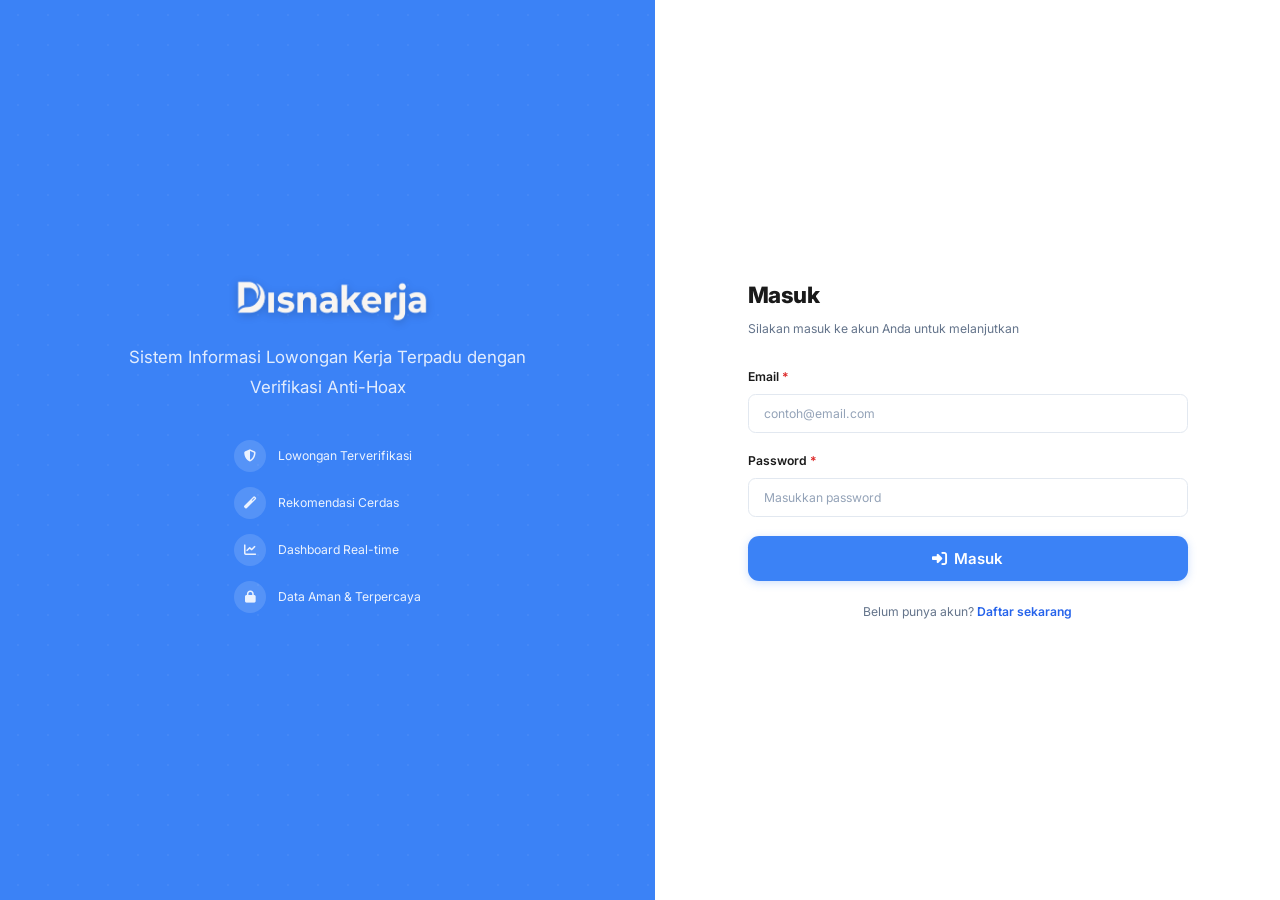
==== commit e7836d3d: "update dulu" ====
--- a/pages/profile.html
+++ b/pages/profile.html
@@ -86,11 +86,14 @@
 
         const content = `
           <div class="profile-header">
+            <div class="profile-banner"></div>
             <div class="profile-avatar">${initials}</div>
-            <div class="profile-info">
-              <h2>${Utils.escapeHtml(user.name)}</h2>
-              <p><i class="fas fa-envelope" style="margin-right:var(--space-2);"></i>${Utils.escapeHtml(user.email)}</p>
-              <p style="margin-top:var(--space-1);"><span class="badge badge-primary" style="background:rgba(255,255,255,0.2);color:white;">${user.role === 'user' ? 'Pencari Kerja' : user.role === 'company' ? 'Perusahaan' : 'Admin'}</span></p>
+            <div class="profile-body">
+              <div class="profile-info">
+                <h2>${Utils.escapeHtml(user.name)}</h2>
+                <p><i class="fas fa-envelope" style="margin-right:var(--space-2);"></i>${Utils.escapeHtml(user.email)}</p>
+                <p style="margin-top:var(--space-1);"><span class="badge badge-primary">${user.role === 'user' ? 'Pencari Kerja' : user.role === 'company' ? 'Perusahaan' : 'Admin'}</span></p>
+              </div>
             </div>
           </div>
           <div class="card">
--- a/css/variables.css
+++ b/css/variables.css
@@ -1,77 +1,76 @@
 /* ============================================
    DISNAKER WEB - Design Tokens
-   Theme: "Civic Digital"
-   Institutional authority + modern digital clarity
+   Theme: "Clean Light" — Bright, airy & professional
    ============================================ */
 
 @import url('https://fonts.googleapis.com/css2?family=Inter:wght@300;400;500;600;700;800&display=swap');
 
 :root {
-  /* ── Primary Palette (Deep Institutional Navy) ── */
-  --primary-50:  #E8EDF5;
-  --primary-100: #C5D1E8;
-  --primary-200: #9FB3D8;
-  --primary-300: #7895C8;
-  --primary-400: #5A7EBC;
-  --primary-500: #2E5FA3;
-  --primary-600: #1B3A6B;
-  --primary-700: #162F57;
-  --primary-800: #112443;
-  --primary-900: #0B1930;
+  /* ── Primary Palette (Bright Medium Blue) ── */
+  --primary-50:  #EBF3FF;
+  --primary-100: #D6E7FF;
+  --primary-200: #ADC8FF;
+  --primary-300: #84AAFF;
+  --primary-400: #5B8DEF;
+  --primary-500: #3B82F6;
+  --primary-600: #2563EB;
+  --primary-700: #1D4ED8;
+  --primary-800: #1E40AF;
+  --primary-900: #1E3A8A;
 
   /* ── Accent / Civic Orange ── */
-  --accent-50:  #FFF0E6;
-  --accent-100: #FFD9B8;
-  --accent-200: #FFC08A;
-  --accent-300: #FFA75C;
-  --accent-400: #FF9338;
-  --accent-500: #E8640A;
-  --accent-600: #C85508;
-  --accent-700: #A84707;
-  --accent-800: #883905;
-  --accent-900: #682B04;
+  --accent-50:  #FFF7ED;
+  --accent-100: #FFEDD5;
+  --accent-200: #FED7AA;
+  --accent-300: #FDBA74;
+  --accent-400: #FB923C;
+  --accent-500: #F97316;
+  --accent-600: #EA580C;
+  --accent-700: #C2410C;
+  --accent-800: #9A3412;
+  --accent-900: #7C2D12;
 
   /* ── Neutral / Gray ── */
-  --gray-50:  #F7F8FC;
-  --gray-100: #ECEEF5;
-  --gray-200: #DDE1ED;
-  --gray-300: #C8CDD9;
-  --gray-400: #A0A7B8;
-  --gray-500: #6B7080;
-  --gray-600: #555A68;
-  --gray-700: #3E4350;
-  --gray-800: #282C38;
-  --gray-900: #1A1D2E;
+  --gray-50:  #F8FAFC;
+  --gray-100: #F1F5F9;
+  --gray-200: #E2E8F0;
+  --gray-300: #CBD5E1;
+  --gray-400: #94A3B8;
+  --gray-500: #64748B;
+  --gray-600: #475569;
+  --gray-700: #334155;
+  --gray-800: #1E293B;
+  --gray-900: #0F172A;
 
   /* ── Semantic Colors ── */
-  --success-light: #E0F5EA;
-  --success:       #2D7A4F;
-  --success-dark:  #1F5C3A;
+  --success-light: #DCFCE7;
+  --success:       #16A34A;
+  --success-dark:  #15803D;
 
-  --warning-light: #FFF3D0;
-  --warning:       #D4930A;
-  --warning-dark:  #A57308;
+  --warning-light: #FEF9C3;
+  --warning:       #CA8A04;
+  --warning-dark:  #A16207;
 
-  --danger-light:  #FCE4E4;
-  --danger:        #C03030;
-  --danger-dark:   #8B2020;
+  --danger-light:  #FEE2E2;
+  --danger:        #DC2626;
+  --danger-dark:   #B91C1C;
 
-  --info-light:    #E0F0FF;
-  --info:          #2B7AC7;
-  --info-dark:     #1A5A9E;
+  --info-light:    #DBEAFE;
+  --info:          #2563EB;
+  --info-dark:     #1D4ED8;
 
-  /* ── Background ── */
-  --bg-body:       #F7F8FC;
-  --bg-sidebar:    #101527;
-  --bg-sidebar-hover: #1A2040;
-  --bg-card:       #FFFFFF;
-  --bg-input:      #F7F8FC;
-  --bg-overlay:    rgba(11, 25, 48, 0.6);
+  /* ── Background (Clean White + Soft Gray) ── */
+  --bg-body:       #FFFFFF;
+  --bg-sidebar:    #FFFFFF;
+  --bg-sidebar-hover: #F1F5F9;
+  --bg-card:       #F8F9FA;
+  --bg-input:      #FFFFFF;
+  --bg-overlay:    rgba(15, 23, 42, 0.5);
 
   /* ── Text ── */
-  --text-primary:   #1A1D2E;
-  --text-secondary: #555A68;
-  --text-muted:     #A0A7B8;
+  --text-primary:   #1A1A1A;
+  --text-secondary: #64748B;
+  --text-muted:     #94A3B8;
   --text-inverse:   #FFFFFF;
   --text-link:      var(--primary-600);
 
@@ -93,23 +92,23 @@
   --font-weight-medium:   500;
   --font-weight-semibold: 600;
   --font-weight-bold:     700;
-  --font-weight-extrabold:700;
+  --font-weight-extrabold:800;
 
   --line-height-tight:  1.25;
   --line-height-normal: 1.5;
   --line-height-relaxed:1.75;
 
-  /* ── Spacing ── */
-  --space-1:  0.25rem;
-  --space-2:  0.5rem;
-  --space-3:  0.75rem;
-  --space-4:  1rem;
-  --space-5:  1.25rem;
-  --space-6:  1.5rem;
-  --space-8:  2rem;
-  --space-10: 2.5rem;
-  --space-12: 3rem;
-  --space-16: 4rem;
+  /* ── Spacing (4px/8px grid) ── */
+  --space-1:  0.25rem;   /* 4px */
+  --space-2:  0.5rem;    /* 8px */
+  --space-3:  0.75rem;   /* 12px */
+  --space-4:  1rem;      /* 16px */
+  --space-5:  1.25rem;   /* 20px */
+  --space-6:  1.5rem;    /* 24px */
+  --space-8:  2rem;      /* 32px */
+  --space-10: 2.5rem;    /* 40px */
+  --space-12: 3rem;      /* 48px */
+  --space-16: 4rem;      /* 64px */
 
   /* ── Borders ── */
   --radius-sm:   0.375rem;
@@ -119,16 +118,17 @@
   --radius-2xl:  1.5rem;
   --radius-full: 9999px;
 
-  --border-color: #DDE1ED;
+  --border-color: #E2E8F0;
 
-  /* ── Shadows ── */
-  --shadow-xs:  0 1px 2px rgba(27,58,107,0.04);
-  --shadow-sm:  0 1px 3px rgba(27,58,107,0.07), 0 1px 2px rgba(27,58,107,0.05);
-  --shadow-md:  0 4px 6px rgba(27,58,107,0.06), 0 2px 4px rgba(27,58,107,0.05);
-  --shadow-lg:  0 10px 20px rgba(27,58,107,0.08), 0 4px 6px rgba(27,58,107,0.04);
-  --shadow-xl:  0 20px 30px rgba(27,58,107,0.10), 0 10px 10px rgba(27,58,107,0.04);
-  --shadow-glow:0 0 24px rgba(27,58,107,0.18);
-  --shadow-accent: 0 4px 14px rgba(232,100,10,0.25);
+  /* ── Shadows (subtle, modern) ── */
+  --shadow-xs:  0 1px 2px rgba(0,0,0,0.04);
+  --shadow-sm:  0 1px 3px rgba(0,0,0,0.06), 0 1px 2px rgba(0,0,0,0.04);
+  --shadow-md:  0 4px 8px rgba(0,0,0,0.06), 0 2px 4px rgba(0,0,0,0.04);
+  --shadow-lg:  0 10px 24px rgba(0,0,0,0.08), 0 4px 8px rgba(0,0,0,0.04);
+  --shadow-xl:  0 20px 40px rgba(0,0,0,0.10), 0 8px 16px rgba(0,0,0,0.04);
+  --shadow-glow:0 0 24px rgba(59,130,246,0.15);
+  --shadow-accent: 0 4px 14px rgba(249,115,22,0.2);
+  --shadow-card: 0 2px 8px rgba(0,0,0,0.05), 0 1px 3px rgba(0,0,0,0.03);
 
   /* ── Transitions ── */
   --transition-fast:   150ms ease;
@@ -140,6 +140,12 @@
   --sidebar-collapsed: 72px;
   --navbar-height:     64px;
   --content-max-width: 1400px;
+
+  /* ── Footer ── */
+  --footer-bg: #0A2540;
+  --footer-text: rgba(255, 255, 255, 0.75);
+  --footer-heading: #FFFFFF;
+  --footer-border: rgba(255, 255, 255, 0.12);
 }
 
 /* ── Dark Mode ── */
--- a/css/main.css
+++ b/css/main.css
@@ -1,6 +1,6 @@
 /* ============================================
    DISNAKER WEB - Main Stylesheet
-   Theme: Civic Digital
+   Theme: Clean Light
    ============================================ */
 @import url('./variables.css');
 
@@ -21,9 +21,10 @@
   font-family: var(--font-heading);
   letter-spacing: -0.02em;
   font-weight: var(--font-weight-bold);
+  color: var(--text-primary);
 }
 a { color: var(--text-link); text-decoration: none; transition: color var(--transition-fast); }
-a:hover { color: var(--primary-800); }
+a:hover { color: var(--primary-700); }
 img { max-width: 100%; display: block; }
 button, input, select, textarea { font-family: inherit; font-size: inherit; }
 ul, ol { list-style: none; }
@@ -31,17 +32,23 @@
 /* ── Layout Shell ── */
 .app-layout { display: flex; min-height: 100vh; overflow-x: hidden; }
 
-/* ── Sidebar ── */
+/* ── Sidebar (Light Theme) ── */
 .sidebar {
-  width: var(--sidebar-width); background: var(--bg-sidebar); color: var(--text-inverse);
+  width: var(--sidebar-width);
+  background: var(--bg-sidebar);
+  color: var(--text-primary);
   display: flex; flex-direction: column; position: fixed;
   top: 0; left: 0; bottom: 0; z-index: 100;
   transition: transform var(--transition-normal); overflow-y: auto;
+  border-right: 1px solid var(--border-color);
 }
 .sidebar-brand {
-  padding: var(--space-5) var(--space-5) var(--space-4);
+  padding: var(--space-3) var(--space-5);
   display: flex; align-items: center; justify-content: center;
-  border-bottom: 1px solid rgba(255,255,255,0.06); margin-bottom: var(--space-2);
+  border-bottom: 1px solid var(--border-color);
+  margin-bottom: var(--space-2);
+  height: var(--navbar-height);
+  box-sizing: border-box;
 }
 .sidebar-brand .brand-logo-link {
   display: flex; align-items: center; text-decoration: none;
@@ -49,84 +56,110 @@
 }
 .sidebar-brand .brand-logo-link:hover { opacity: 0.85; }
 .sidebar-brand .brand-logo-img {
-  height: 40px; width: auto; max-width: 100%;
-  filter: drop-shadow(0 1px 2px rgba(0,0,0,0.3));
+  max-width: 140px; height: 36px; width: auto;
+  object-fit: contain;
 }
 .sidebar-nav { flex: 1; padding: var(--space-2) var(--space-3); }
 .sidebar-section { margin-bottom: var(--space-4); }
 .sidebar-section-title {
   font-size: var(--font-size-xs); font-weight: var(--font-weight-semibold);
-  text-transform: uppercase; letter-spacing: 0.1em; color: rgba(255,255,255,0.3);
+  text-transform: uppercase; letter-spacing: 0.1em; color: var(--text-muted);
   padding: var(--space-2) var(--space-3); margin-bottom: var(--space-1);
   font-family: var(--font-family);
 }
 .sidebar-link {
   display: flex; align-items: center; gap: var(--space-3);
   padding: var(--space-3); border-radius: var(--radius-md);
-  color: rgba(255,255,255,0.55); font-size: var(--font-size-sm);
+  color: var(--text-secondary); font-size: var(--font-size-sm);
   font-weight: var(--font-weight-medium); transition: all var(--transition-fast);
   cursor: pointer; text-decoration: none; position: relative;
 }
-.sidebar-link:hover { background: var(--bg-sidebar-hover); color: var(--text-inverse); }
+.sidebar-link:hover {
+  background: var(--bg-sidebar-hover);
+  color: var(--text-primary);
+}
 .sidebar-link.active {
-  background: linear-gradient(135deg, var(--primary-500), var(--primary-600));
-  color: var(--text-inverse); box-shadow: 0 2px 10px rgba(27,58,107,0.4);
+  background: var(--primary-50);
+  color: var(--primary-600);
+  font-weight: var(--font-weight-semibold);
+  box-shadow: inset 3px 0 0 var(--primary-500);
 }
 .sidebar-link i { width: 20px; text-align: center; font-size: var(--font-size-md); }
+.sidebar-link.active i { color: var(--primary-500); }
 .sidebar-link .badge {
-  margin-left: auto; background: var(--accent-500); color: white;
+  margin-left: auto; background: var(--primary-500); color: white;
   font-size: var(--font-size-xs); padding: 2px 8px;
   border-radius: var(--radius-full); font-weight: var(--font-weight-semibold);
 }
-.sidebar-footer { padding: var(--space-4); border-top: 1px solid rgba(255,255,255,0.06); }
-.sidebar-user { display: flex; align-items: center; gap: var(--space-3); padding: var(--space-3); border-radius: var(--radius-md); transition: background var(--transition-fast); }
+.sidebar-footer {
+  padding: var(--space-4);
+  border-top: 1px solid var(--border-color);
+}
+.sidebar-user {
+  display: flex; align-items: center; gap: var(--space-3);
+  padding: var(--space-3); border-radius: var(--radius-md);
+  transition: background var(--transition-fast);
+}
 .sidebar-user:hover { background: var(--bg-sidebar-hover); }
 .sidebar-user .user-avatar {
   width: 36px; height: 36px; border-radius: var(--radius-full);
-  background: linear-gradient(135deg, var(--accent-500), var(--primary-500));
+  background: linear-gradient(135deg, var(--primary-500), var(--primary-700));
   display: flex; align-items: center; justify-content: center;
-  font-weight: var(--font-weight-bold); font-size: var(--font-size-sm); flex-shrink: 0;
+  font-weight: var(--font-weight-bold); font-size: var(--font-size-sm);
+  flex-shrink: 0; color: white;
 }
 .sidebar-user .user-info { flex: 1; min-width: 0; }
-.sidebar-user .user-name { font-size: var(--font-size-sm); font-weight: var(--font-weight-semibold); white-space: nowrap; overflow: hidden; text-overflow: ellipsis; }
-.sidebar-user .user-role { font-size: var(--font-size-xs); color: rgba(255,255,255,0.4); text-transform: capitalize; }
+.sidebar-user .user-name {
+  font-size: var(--font-size-sm); font-weight: var(--font-weight-semibold);
+  white-space: nowrap; overflow: hidden; text-overflow: ellipsis;
+  color: var(--text-primary);
+}
+.sidebar-user .user-role {
+  font-size: var(--font-size-xs); color: var(--text-muted);
+  text-transform: capitalize;
+}
 
 /* ── Main Content ── */
-.main-content { flex: 1; margin-left: var(--sidebar-width); display: flex; flex-direction: column; min-height: 100vh; overflow-x: hidden; max-width: calc(100vw - var(--sidebar-width)); }
+.main-content {
+  flex: 1; margin-left: var(--sidebar-width);
+  display: flex; flex-direction: column; min-height: 100vh;
+  overflow-x: hidden; max-width: calc(100vw - var(--sidebar-width));
+  background: var(--bg-body);
+}
 
 /* ── Navbar ── */
 .navbar {
-  height: var(--navbar-height); background: var(--bg-card);
+  height: var(--navbar-height);
   border-bottom: 1px solid var(--border-color);
   display: flex; align-items: center; justify-content: space-between;
   padding: 0 var(--space-8); position: sticky; top: 0; z-index: 50;
   box-shadow: var(--shadow-xs);
-  backdrop-filter: blur(8px);
-  background: rgba(255,255,255,0.92);
+  backdrop-filter: blur(12px);
+  background: rgba(255,255,255,0.95);
 }
 [data-theme="dark"] .navbar { background: rgba(20,24,40,0.92); }
 .navbar-left { display: flex; align-items: center; gap: var(--space-4); }
-.navbar-title { font-size: var(--font-size-lg); font-weight: var(--font-weight-bold); font-family: var(--font-heading); }
+.navbar-title { font-size: var(--font-size-lg); font-weight: var(--font-weight-bold); font-family: var(--font-heading); color: var(--text-primary); }
 .navbar-right { display: flex; align-items: center; gap: var(--space-4); }
 .navbar-search { position: relative; }
 .navbar-search input {
   width: 280px; padding: var(--space-2) var(--space-4) var(--space-2) var(--space-10);
   border: 1px solid var(--border-color); border-radius: var(--radius-full);
-  background: var(--bg-input); font-size: var(--font-size-sm);
+  background: var(--gray-50); font-size: var(--font-size-sm);
   transition: all var(--transition-fast); outline: none;
 }
-.navbar-search input:focus { border-color: var(--primary-400); box-shadow: 0 0 0 3px rgba(27,58,107,0.08); background: white; }
-.navbar-search i { position: absolute; left: var(--space-4); top: 50%; transform: translateY(-50%); color: var(--gray-500); font-size: var(--font-size-sm); }
+.navbar-search input:focus { border-color: var(--primary-400); box-shadow: 0 0 0 3px rgba(59,130,246,0.1); background: white; }
+.navbar-search i { position: absolute; left: var(--space-4); top: 50%; transform: translateY(-50%); color: var(--gray-400); font-size: var(--font-size-sm); }
 .navbar-icon-btn {
   width: 40px; height: 40px; border-radius: var(--radius-full); border: none;
   background: transparent; color: var(--text-secondary); display: flex;
   align-items: center; justify-content: center; cursor: pointer;
   transition: all var(--transition-fast); position: relative; font-size: var(--font-size-md);
 }
-.navbar-icon-btn:hover { background: var(--gray-100); color: var(--text-primary); }
+.navbar-icon-btn:hover { background: var(--gray-100); color: var(--primary-500); }
 .navbar-icon-btn .notification-dot {
   position: absolute; top: 8px; right: 8px; width: 8px; height: 8px;
-  background: var(--accent-500); border-radius: var(--radius-full); border: 2px solid var(--bg-card);
+  background: var(--primary-500); border-radius: var(--radius-full); border: 2px solid white;
 }
 .menu-toggle {
   display: none; width: 40px; height: 40px; border-radius: var(--radius-md);
@@ -135,7 +168,108 @@
 }
 
 /* ── Page Content ── */
-.page-content { flex: 1; padding: var(--space-6) var(--space-6); max-width: 1280px; width: 100%; margin: 0 auto; overflow-x: hidden; box-sizing: border-box; }
-.page-header { margin-bottom: var(--space-5); }
-.page-header h1 { font-size: var(--font-size-2xl); font-weight: 800; letter-spacing: -0.03em; margin-bottom: var(--space-1); }
+.page-content {
+  flex: 1; padding: var(--space-8); max-width: 1280px;
+  width: 100%; margin: 0 auto; overflow-x: hidden; box-sizing: border-box;
+}
+.page-header { margin-bottom: var(--space-6); }
+.page-header h1 {
+  font-size: var(--font-size-2xl); font-weight: 800;
+  letter-spacing: -0.03em; margin-bottom: var(--space-1);
+  color: var(--text-primary);
+}
 .page-header p { color: var(--text-secondary); font-size: var(--font-size-sm); }
+
+/* ── Global Footer ── */
+.app-footer {
+  background: #F8F9FA;
+  color: var(--text-secondary);
+  padding: var(--space-6) var(--space-8) var(--space-4);
+  margin-left: var(--sidebar-width);
+  width: calc(100% - var(--sidebar-width));
+  border-top: 1px solid var(--border-color);
+}
+.footer-inner {
+  max-width: 1280px;
+  margin: 0 auto;
+}
+.footer-top {
+  display: flex;
+  align-items: center;
+  justify-content: space-between;
+  flex-wrap: wrap;
+  gap: var(--space-4);
+  padding-bottom: var(--space-6);
+}
+.footer-links {
+  display: flex;
+  align-items: center;
+  gap: var(--space-6);
+  flex-wrap: wrap;
+}
+.footer-links a {
+  color: var(--text-secondary);
+  font-size: var(--font-size-sm);
+  font-weight: var(--font-weight-medium);
+  text-decoration: none;
+  transition: color var(--transition-fast);
+  white-space: nowrap;
+}
+.footer-links a:hover {
+  color: var(--primary-600);
+}
+.footer-socials {
+  display: flex;
+  align-items: center;
+  gap: var(--space-3);
+}
+.footer-social-icon {
+  width: 36px; height: 36px;
+  border-radius: var(--radius-full);
+  background: var(--gray-100);
+  color: var(--text-secondary);
+  display: flex; align-items: center; justify-content: center;
+  font-size: var(--font-size-md);
+  transition: all var(--transition-fast);
+  text-decoration: none;
+  border: 1px solid var(--border-color);
+}
+.footer-social-icon:hover {
+  background: var(--primary-50);
+  color: var(--primary-600);
+  border-color: var(--primary-300);
+  transform: translateY(-2px);
+}
+.footer-divider {
+  border: none;
+  height: 1px;
+  background: var(--border-color);
+  margin-bottom: var(--space-4);
+}
+.footer-bottom {
+  text-align: center;
+  font-size: var(--font-size-xs);
+  color: var(--text-muted);
+  letter-spacing: 0.02em;
+}
+
+/* Footer responsive */
+@media (max-width: 1024px) {
+  .app-footer {
+    margin-left: 0;
+    width: 100%;
+  }
+}
+@media (max-width: 768px) {
+  .app-footer {
+    padding: var(--space-6) var(--space-4) var(--space-4);
+  }
+  .footer-top {
+    flex-direction: column;
+    align-items: flex-start;
+    gap: var(--space-4);
+  }
+  .footer-links {
+    gap: var(--space-4);
+  }
+}
--- a/css/components.css
+++ b/css/components.css
@@ -1,25 +1,34 @@
 /* ============================================
    DISNAKER WEB - Component Styles
-   Theme: Civic Digital
+   Theme: Clean Light
    ============================================ */
 
 /* ── Cards ── */
-.card { background: var(--bg-card); border-radius: var(--radius-xl); border: 1px solid var(--border-color); overflow: hidden; transition: all var(--transition-normal); }
+.card {
+  background: var(--bg-card); border-radius: var(--radius-xl);
+  border: 1px solid var(--border-color); overflow: hidden;
+  transition: all var(--transition-normal);
+  box-shadow: var(--shadow-card);
+}
 .card:hover { box-shadow: var(--shadow-md); }
 .card-body { padding: var(--space-6); }
-.card-header { padding: var(--space-5) var(--space-6); border-bottom: 1px solid var(--border-color); display: flex; align-items: center; justify-content: space-between; }
+.card-header {
+  padding: var(--space-5) var(--space-6); border-bottom: 1px solid var(--border-color);
+  display: flex; align-items: center; justify-content: space-between;
+}
 .card-header h3 { font-size: var(--font-size-md); font-weight: var(--font-weight-semibold); font-family: var(--font-heading); }
 .card-footer { padding: var(--space-4) var(--space-6); border-top: 1px solid var(--border-color); background: var(--gray-50); }
 
 /* ── Stat Cards ── */
-.stats-grid { display: grid; grid-template-columns: repeat(auto-fit, minmax(min(150px, 100%), 1fr)); gap: var(--space-4); margin-bottom: var(--space-5); }
+.stats-grid { display: grid; grid-template-columns: repeat(auto-fit, minmax(min(150px, 100%), 1fr)); gap: var(--space-4); margin-bottom: var(--space-6); }
 .stat-card {
   background: var(--bg-card); border-radius: var(--radius-xl); padding: var(--space-6);
   border: 1px solid var(--border-color); display: flex; align-items: flex-start;
   gap: var(--space-4); transition: all var(--transition-normal); position: relative; overflow: hidden;
+  box-shadow: var(--shadow-card);
 }
 .stat-card::before { content: ''; position: absolute; top: 0; left: 0; right: 0; height: 3px; }
-.stat-card:nth-child(1)::before { background: linear-gradient(90deg, var(--primary-600), var(--primary-500)); }
+.stat-card:nth-child(1)::before { background: linear-gradient(90deg, var(--primary-500), var(--primary-600)); }
 .stat-card:nth-child(2)::before { background: linear-gradient(90deg, var(--success), var(--success-dark)); }
 .stat-card:nth-child(3)::before { background: linear-gradient(90deg, var(--warning), var(--warning-dark)); }
 .stat-card:nth-child(4)::before { background: linear-gradient(90deg, var(--accent-500), var(--accent-600)); }
@@ -33,7 +42,7 @@
 .stat-card:nth-child(2) .stat-icon { background: var(--success-light); color: var(--success); }
 .stat-card:nth-child(3) .stat-icon { background: var(--warning-light); color: var(--warning-dark); }
 .stat-card:nth-child(4) .stat-icon { background: var(--accent-50); color: var(--accent-600); }
-.stat-info h3 { font-size: var(--font-size-2xl); font-weight: var(--font-weight-bold); letter-spacing: -0.02em; font-family: var(--font-heading); }
+.stat-info h3 { font-size: var(--font-size-2xl); font-weight: var(--font-weight-bold); letter-spacing: -0.02em; font-family: var(--font-heading); color: var(--text-primary); }
 .stat-info p { font-size: var(--font-size-sm); color: var(--text-secondary); margin-top: var(--space-1); }
 
 /* ── Job Cards ── */
@@ -45,10 +54,12 @@
   animation: cardReveal 0.5s ease both;
   animation-delay: calc(0.07s * var(--card-index, 0));
   border-left: 3px solid transparent;
+  box-shadow: var(--shadow-card);
+  min-height: 240px;
 }
 .job-card:hover {
   transform: translateY(-4px); box-shadow: var(--shadow-lg);
-  border-left-color: var(--accent-500);
+  border-left-color: var(--primary-500);
 }
 .job-card .job-header { display: flex; justify-content: space-between; align-items: flex-start; margin-bottom: var(--space-4); }
 .job-card .job-company-logo {
@@ -59,7 +70,7 @@
   color: var(--primary-600); flex-shrink: 0;
   font-family: var(--font-heading);
 }
-.job-card .job-title { font-size: var(--font-size-md); font-weight: var(--font-weight-bold); margin-bottom: var(--space-1); display: -webkit-box; -webkit-line-clamp: 2; line-clamp: 2; -webkit-box-orient: vertical; overflow: hidden; font-family: var(--font-heading); }
+.job-card .job-title { font-size: var(--font-size-md); font-weight: var(--font-weight-bold); margin-bottom: var(--space-1); display: -webkit-box; -webkit-line-clamp: 2; line-clamp: 2; -webkit-box-orient: vertical; overflow: hidden; font-family: var(--font-heading); color: var(--text-primary); }
 .job-card .job-company { font-size: var(--font-size-sm); color: var(--text-secondary); }
 .job-card .job-meta { display: flex; flex-wrap: wrap; gap: var(--space-3); margin-bottom: var(--space-4); }
 .job-card .job-meta-item { display: flex; align-items: center; gap: var(--space-1); font-size: var(--font-size-xs); color: var(--text-secondary); }
@@ -102,8 +113,13 @@
 .badge-warning { background: var(--warning-light); color: var(--warning-dark); }
 .badge-danger { background: var(--danger-light); color: var(--danger-dark); }
 .badge-info { background: var(--info-light); color: var(--info-dark); }
-.badge-neutral { background: var(--gray-100); color: var(--gray-700); }
-.tag { display: inline-flex; align-items: center; padding: var(--space-1) var(--space-2); border-radius: var(--radius-sm); font-size: var(--font-size-xs); font-weight: var(--font-weight-medium); background: var(--gray-100); color: var(--gray-700); transition: all var(--transition-fast); }
+.badge-neutral { background: var(--gray-100); color: var(--gray-600); }
+.tag {
+  display: inline-flex; align-items: center; padding: var(--space-1) var(--space-2);
+  border-radius: var(--radius-sm); font-size: var(--font-size-xs);
+  font-weight: var(--font-weight-medium); background: var(--gray-100);
+  color: var(--gray-600); transition: all var(--transition-fast);
+}
 .tag:hover { background: var(--primary-50); color: var(--primary-600); }
 
 /* ── Buttons ── */
@@ -115,14 +131,21 @@
   text-decoration: none; white-space: nowrap; line-height: 1;
 }
 .btn:active { transform: scale(0.97); }
-.btn-primary { background: linear-gradient(135deg, var(--primary-500), var(--primary-600)); color: white; box-shadow: 0 2px 8px rgba(27,58,107,0.3); }
-.btn-primary:hover { background: linear-gradient(135deg, var(--primary-400), var(--primary-500)); box-shadow: 0 4px 14px rgba(27,58,107,0.4); color: white; transform: translateY(-1px); }
-.btn-accent { background: linear-gradient(135deg, var(--accent-500), var(--accent-600)); color: white; box-shadow: var(--shadow-accent); }
-.btn-accent:hover { background: linear-gradient(135deg, var(--accent-400), var(--accent-500)); box-shadow: 0 6px 18px rgba(232,100,10,0.35); color: white; transform: translateY(-1px); }
-.btn-success { background: linear-gradient(135deg, var(--success), var(--success-dark)); color: white; box-shadow: 0 2px 8px rgba(45,122,79,0.3); }
-.btn-success:hover { box-shadow: 0 4px 12px rgba(45,122,79,0.4); color: white; transform: translateY(-1px); }
-.btn-danger { background: linear-gradient(135deg, var(--danger), var(--danger-dark)); color: white; box-shadow: 0 2px 8px rgba(192,48,48,0.3); }
-.btn-danger:hover { box-shadow: 0 4px 12px rgba(192,48,48,0.4); color: white; transform: translateY(-1px); }
+.btn-primary {
+  background: var(--primary-500); color: white;
+  box-shadow: 0 2px 8px rgba(59,130,246,0.25);
+}
+.btn-primary:hover {
+  background: var(--primary-600);
+  box-shadow: 0 4px 14px rgba(59,130,246,0.35);
+  color: white; transform: translateY(-1px);
+}
+.btn-accent { background: var(--accent-500); color: white; box-shadow: var(--shadow-accent); }
+.btn-accent:hover { background: var(--accent-600); box-shadow: 0 6px 18px rgba(249,115,22,0.3); color: white; transform: translateY(-1px); }
+.btn-success { background: var(--success); color: white; box-shadow: 0 2px 8px rgba(22,163,74,0.25); }
+.btn-success:hover { background: var(--success-dark); box-shadow: 0 4px 12px rgba(22,163,74,0.35); color: white; transform: translateY(-1px); }
+.btn-danger { background: var(--danger); color: white; box-shadow: 0 2px 8px rgba(220,38,38,0.25); }
+.btn-danger:hover { background: var(--danger-dark); box-shadow: 0 4px 12px rgba(220,38,38,0.35); color: white; transform: translateY(-1px); }
 .btn-outline { background: transparent; border: 1.5px solid var(--border-color); color: var(--text-primary); }
 .btn-outline:hover { border-color: var(--primary-400); color: var(--primary-600); background: var(--primary-50); }
 .btn-ghost { background: transparent; color: var(--text-secondary); padding: var(--space-2) var(--space-3); }
@@ -138,26 +161,30 @@
 .form-label .required { color: var(--danger); }
 .form-control {
   width: 100%; padding: var(--space-3) var(--space-4); border: 1.5px solid var(--border-color);
-  border-radius: var(--radius-md); font-size: var(--font-size-sm); background: var(--bg-card);
+  border-radius: var(--radius-md); font-size: var(--font-size-sm); background: var(--bg-input);
   color: var(--text-primary); transition: all var(--transition-fast); outline: none;
 }
-.form-control:focus { border-color: var(--primary-500); box-shadow: 0 0 0 3px rgba(27,58,107,0.08); }
+.form-control:focus { border-color: var(--primary-500); box-shadow: 0 0 0 3px rgba(59,130,246,0.1); }
 .form-control::placeholder { color: var(--text-muted); }
 .form-control.error { border-color: var(--danger); }
 .form-text { font-size: var(--font-size-xs); color: var(--text-secondary); margin-top: var(--space-1); }
 .form-error { font-size: var(--font-size-xs); color: var(--danger); margin-top: var(--space-1); }
 select.form-control {
   appearance: none;
-  background-image: url("data:image/svg+xml,%3Csvg xmlns='http://www.w3.org/2000/svg' width='12' height='12' viewBox='0 0 12 12'%3E%3Cpath fill='%23555A68' d='M6 8L1 3h10z'/%3E%3C/svg%3E");
+  background-image: url("data:image/svg+xml,%3Csvg xmlns='http://www.w3.org/2000/svg' width='12' height='12' viewBox='0 0 12 12'%3E%3Cpath fill='%2364748B' d='M6 8L1 3h10z'/%3E%3C/svg%3E");
   background-repeat: no-repeat; background-position: right var(--space-4) center; padding-right: var(--space-10);
 }
 .form-row { display: grid; grid-template-columns: repeat(auto-fit, minmax(200px, 1fr)); gap: var(--space-4); }
 textarea.form-control { min-height: 120px; resize: vertical; }
 .form-check { display: flex; align-items: center; gap: var(--space-2); cursor: pointer; }
-.form-check input[type="checkbox"], .form-check input[type="radio"] { width: 18px; height: 18px; accent-color: var(--primary-600); cursor: pointer; }
+.form-check input[type="checkbox"], .form-check input[type="radio"] { width: 18px; height: 18px; accent-color: var(--primary-500); cursor: pointer; }
 
 /* ── Tables ── */
-.table-container { overflow-x: auto; border-radius: var(--radius-xl); border: 1px solid var(--border-color); background: var(--bg-card); }
+.table-container {
+  overflow-x: auto; border-radius: var(--radius-xl);
+  border: 1px solid var(--border-color); background: var(--bg-card);
+  box-shadow: var(--shadow-card);
+}
 .table { width: 100%; border-collapse: collapse; }
 .table th { text-align: left; padding: var(--space-4) var(--space-5); font-size: var(--font-size-xs); font-weight: var(--font-weight-semibold); text-transform: uppercase; letter-spacing: 0.05em; color: var(--text-secondary); background: var(--gray-50); border-bottom: 1px solid var(--border-color); white-space: nowrap; }
 .table td { padding: var(--space-4) var(--space-5); border-bottom: 1px solid var(--border-color); font-size: var(--font-size-sm); vertical-align: middle; }
@@ -169,6 +196,7 @@
 .profile-completeness {
   background: var(--bg-card); border-radius: var(--radius-xl); border: 1px solid var(--border-color);
   padding: var(--space-5) var(--space-6); margin-bottom: var(--space-6);
+  box-shadow: var(--shadow-card);
 }
 .profile-completeness h4 { font-family: var(--font-heading); font-size: var(--font-size-md); margin-bottom: var(--space-3); }
 .completeness-bar {
@@ -177,7 +205,7 @@
 }
 .completeness-fill {
   height: 100%; border-radius: var(--radius-full);
-  background: linear-gradient(90deg, var(--accent-500), var(--success));
+  background: linear-gradient(90deg, var(--primary-500), var(--success));
   transition: width 1s cubic-bezier(0.4,0,0.2,1);
 }
 .completeness-text { font-size: var(--font-size-xs); color: var(--text-secondary); }
@@ -193,6 +221,7 @@
 .criteria-card {
   background: var(--bg-card); border-radius: var(--radius-xl); border: 1px solid var(--border-color);
   padding: var(--space-6); margin-bottom: var(--space-6);
+  box-shadow: var(--shadow-card);
 }
 .criteria-card h4 { font-family: var(--font-heading); font-size: var(--font-size-md); margin-bottom: var(--space-4); display: flex; align-items: center; gap: var(--space-2); }
 .criteria-item {
@@ -227,7 +256,7 @@
   position: absolute; top: var(--space-3); right: var(--space-3); z-index: 2;
 }
 .job-card-select input[type="checkbox"] {
-  width: 20px; height: 20px; accent-color: var(--accent-500); cursor: pointer;
+  width: 20px; height: 20px; accent-color: var(--primary-500); cursor: pointer;
 }
 
 /* ── Floating Compare Button ── */
@@ -252,7 +281,7 @@
   content: '';
   position: absolute;
   inset: 0;
-  background: linear-gradient(90deg, transparent 0%, rgba(255,255,255,0.4) 50%, transparent 100%);
+  background: linear-gradient(90deg, transparent 0%, rgba(255,255,255,0.5) 50%, transparent 100%);
   animation: skeletonShimmer 2s infinite;
 }
 @keyframes skeletonShimmer {
@@ -335,7 +364,7 @@
 .empty-state .empty-illustration {
   width: 120px; height: 120px;
   border-radius: var(--radius-full);
-  background: linear-gradient(135deg, var(--primary-50), var(--accent-50));
+  background: linear-gradient(135deg, var(--primary-50), var(--gray-100));
   display: flex; align-items: center; justify-content: center;
   margin: 0 auto var(--space-6);
   font-size: 3rem;
@@ -354,5 +383,5 @@
 .job-card-recommend:hover {
   transform: translateY(-4px);
   box-shadow: var(--shadow-lg);
-  border-left-color: var(--accent-500);
-}
+  border-left-color: var(--primary-500);
+}
--- a/css/pages.css
+++ b/css/pages.css
@@ -83,7 +83,7 @@
 /* ── Auth Pages ── */
 .auth-wrapper { min-height: 100vh; display: flex; }
 .auth-left {
-  flex: 1; background: #4483DB;
+  flex: 1; background: var(--primary-500);
   display: flex; flex-direction: column; justify-content: center; align-items: center;
   padding: var(--space-12); color: white; position: relative; overflow: hidden;
 }
@@ -114,15 +114,43 @@
 .role-option .role-name { font-weight: var(--font-weight-semibold); font-size: var(--font-size-sm); }
 .role-option .role-desc { font-size: var(--font-size-xs); color: var(--text-secondary); margin-top: var(--space-1); }
 
-/* ── Profile ── */
+/* ── Profile (LinkedIn-style) ── */
 .profile-header {
-  display: flex; align-items: center; gap: var(--space-6); padding: var(--space-8);
-  background: linear-gradient(135deg, var(--primary-600), var(--accent-600));
-  border-radius: var(--radius-xl); color: white; margin-bottom: var(--space-8);
-}
-.profile-avatar { width: 80px; height: 80px; border-radius: var(--radius-full); background: rgba(255,255,255,0.2); display: flex; align-items: center; justify-content: center; font-size: var(--font-size-3xl); font-weight: var(--font-weight-bold); flex-shrink: 0; border: 3px solid rgba(255,255,255,0.3); }
-.profile-info h2 { font-size: var(--font-size-2xl); font-weight: var(--font-weight-bold); margin-bottom: var(--space-1); }
-.profile-info p { opacity: 0.85; font-size: var(--font-size-sm); }
+  display: flex; flex-direction: column; position: relative;
+  background: var(--bg-card); border-radius: 16px;
+  border: 1px solid var(--border-color);
+  box-shadow: var(--shadow-card);
+  margin-bottom: var(--space-10); overflow: visible;
+}
+.profile-banner {
+  width: 100%; height: 140px;
+  background: linear-gradient(135deg, var(--primary-500), var(--primary-700));
+  border-radius: 16px 16px 0 0;
+  position: relative;
+}
+.profile-banner::after {
+  content: '';
+  position: absolute; inset: 0;
+  background: radial-gradient(circle at 80% 30%, rgba(255,255,255,0.12) 0%, transparent 60%);
+  border-radius: 16px 16px 0 0;
+}
+.profile-avatar {
+  width: 96px; height: 96px; border-radius: var(--radius-full);
+  background: linear-gradient(135deg, var(--primary-600), var(--primary-800));
+  display: flex; align-items: center; justify-content: center;
+  font-size: var(--font-size-3xl); font-weight: var(--font-weight-bold);
+  flex-shrink: 0; border: 4px solid white;
+  color: white; box-shadow: var(--shadow-lg);
+  position: absolute; left: var(--space-8); top: 92px; z-index: 2;
+}
+.profile-body {
+  padding: 60px var(--space-8) var(--space-6) var(--space-8);
+}
+.profile-info h2 {
+  font-size: var(--font-size-2xl); font-weight: var(--font-weight-bold);
+  margin-bottom: var(--space-1); color: var(--text-primary);
+}
+.profile-info p { color: var(--text-secondary); font-size: var(--font-size-sm); }
 
 /* ── Charts ── */
 .charts-grid { display: grid; grid-template-columns: repeat(auto-fit, minmax(min(320px, 100%), 1fr)); gap: var(--space-4); margin-bottom: var(--space-5); }
@@ -210,7 +238,9 @@
   .stats-grid { grid-template-columns: repeat(2, 1fr); }
   .jobs-grid { grid-template-columns: 1fr; }
   .charts-grid { grid-template-columns: 1fr; }
-  .profile-header { flex-direction: column; text-align: center; }
+  .profile-header { text-align: center; }
+  .profile-avatar { left: 50%; transform: translateX(-50%); }
+  .profile-body { text-align: center; }
 }
 @media (max-width: 480px) {
   .stats-grid { grid-template-columns: 1fr; }
@@ -224,11 +254,11 @@
 /* ═══ Ticker / Marquee Notification ═══ */
 .ticker-bar {
   display: flex; align-items: stretch; overflow: hidden;
-  background: linear-gradient(135deg, var(--primary-800), var(--primary-900));
+  background: linear-gradient(135deg, var(--primary-600), var(--primary-800));
   border-radius: var(--radius-xl); margin-bottom: var(--space-8);
   color: var(--text-inverse); font-size: var(--font-size-sm);
   box-shadow: var(--shadow-md); position: relative;
-  border: 1px solid rgba(255,255,255,0.06);
+  border: 1px solid rgba(59,130,246,0.15);
   width: 100%; max-width: 100%;
 }
 .ticker-label {
@@ -299,9 +329,10 @@
 /* ═══ Recommendation Section ═══ */
 .recommendation-section {
   margin-bottom: var(--space-8); padding: var(--space-6);
-  background: linear-gradient(135deg, var(--primary-50) 0%, var(--accent-50) 100%);
+  background: linear-gradient(135deg, var(--primary-50) 0%, #F0F7FF 100%);
   border-radius: var(--radius-xl); border: 1px solid var(--border-color);
   position: relative; overflow: hidden;
+  box-shadow: var(--shadow-card);
 }
 .recommendation-section::before {
   content: ''; position: absolute; top: -30%; right: -8%; width: 200px; height: 200px;
